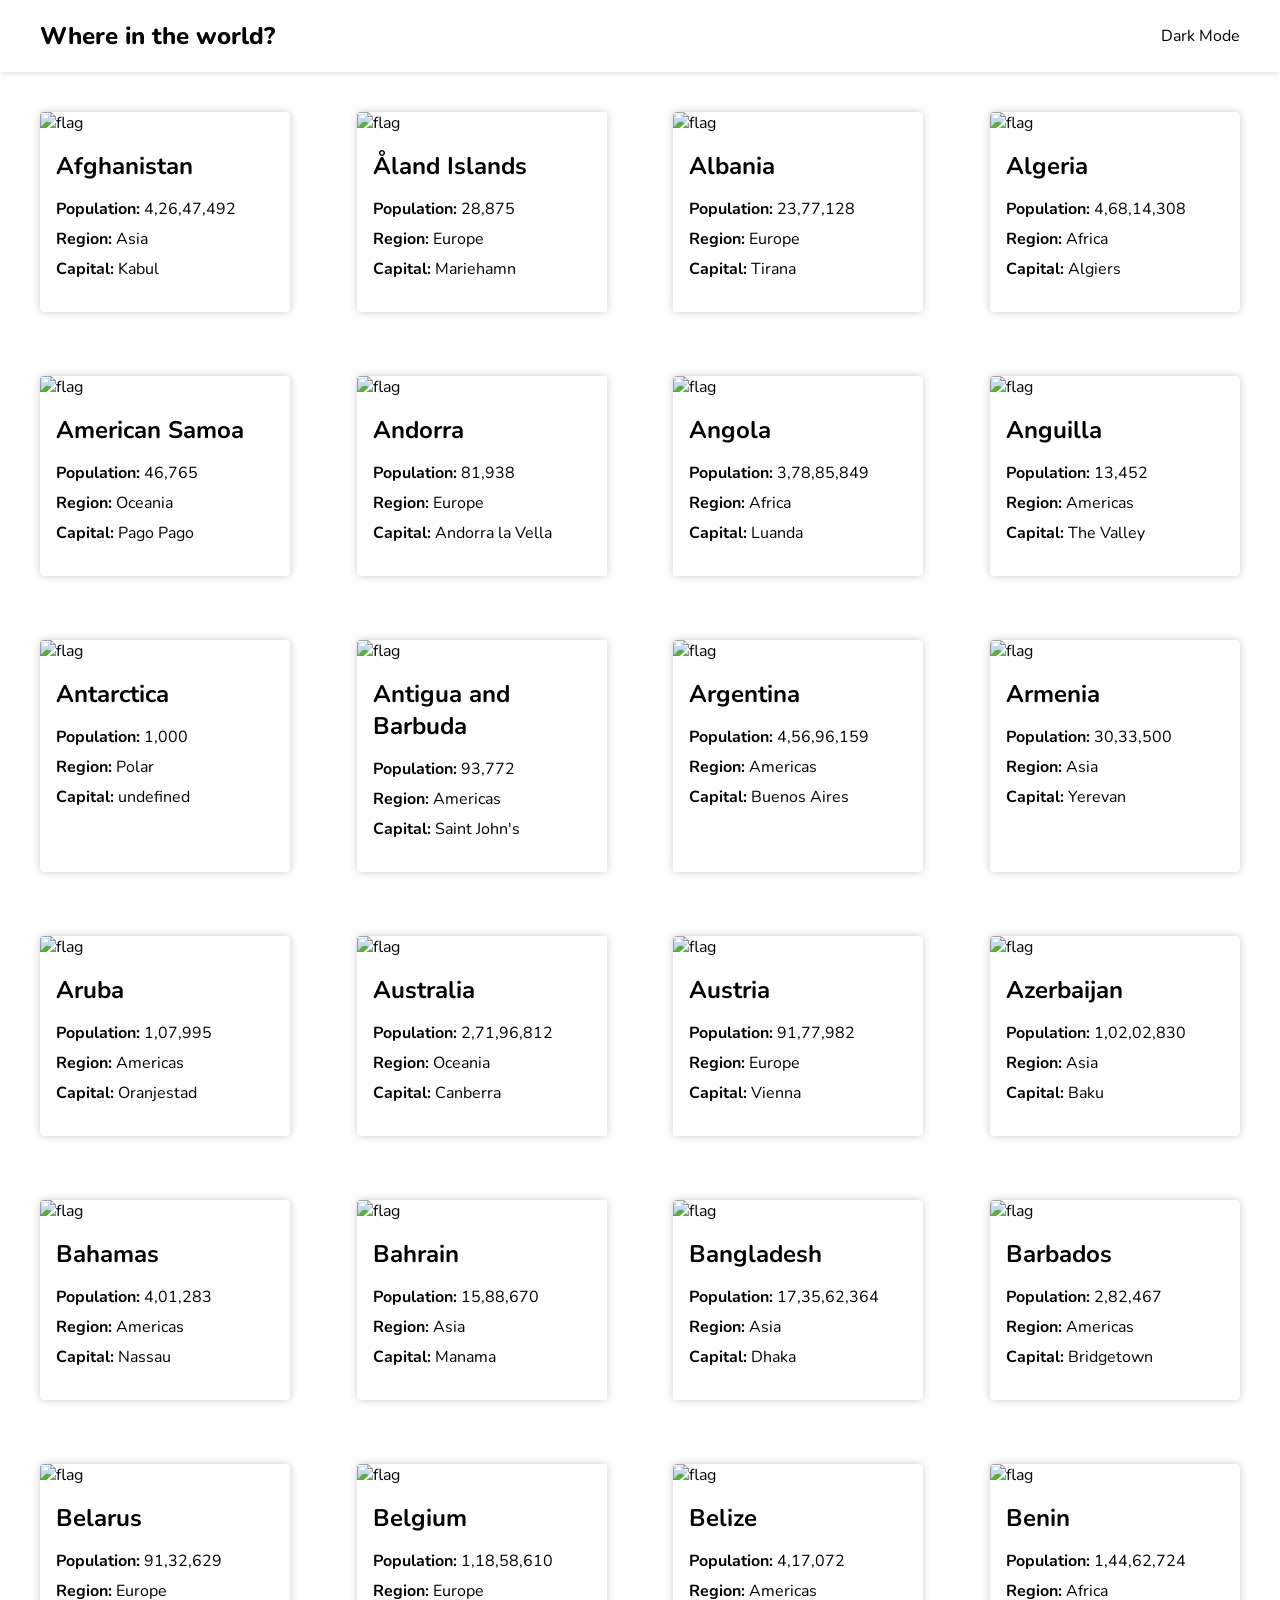
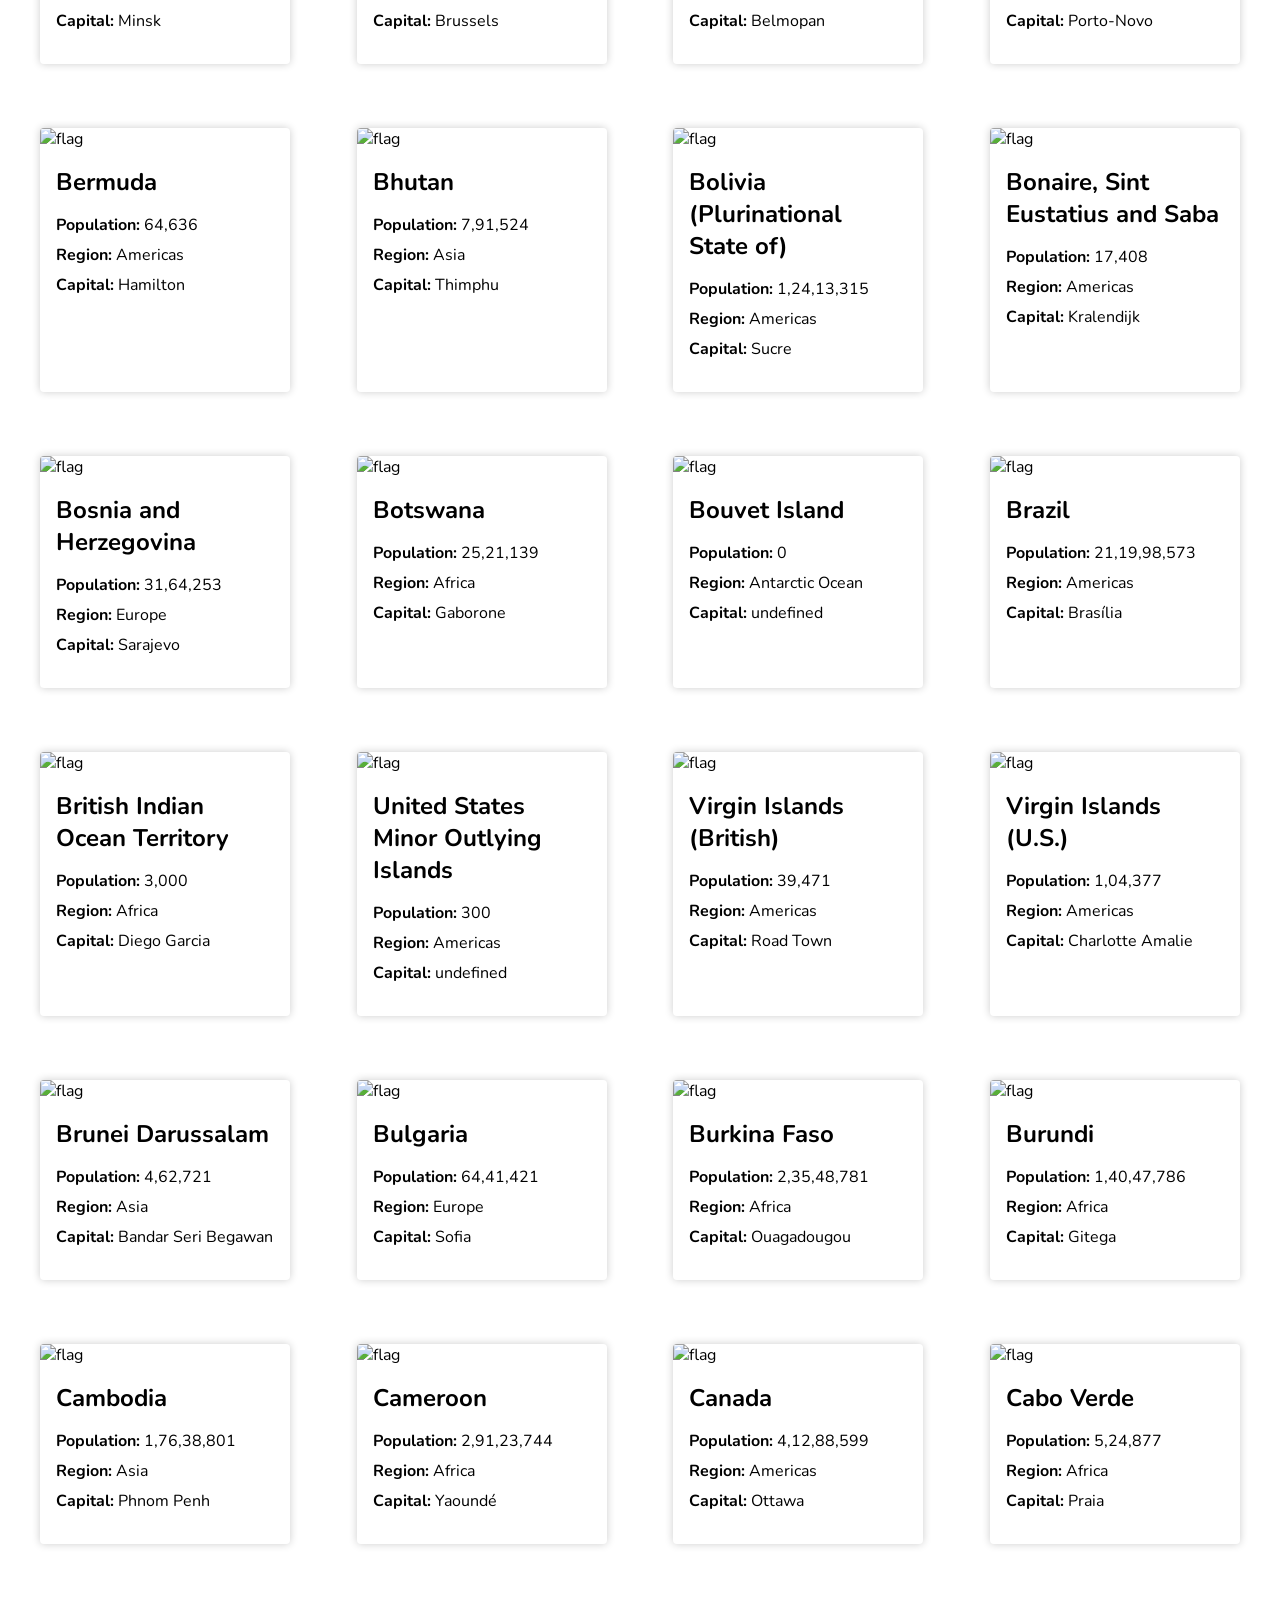
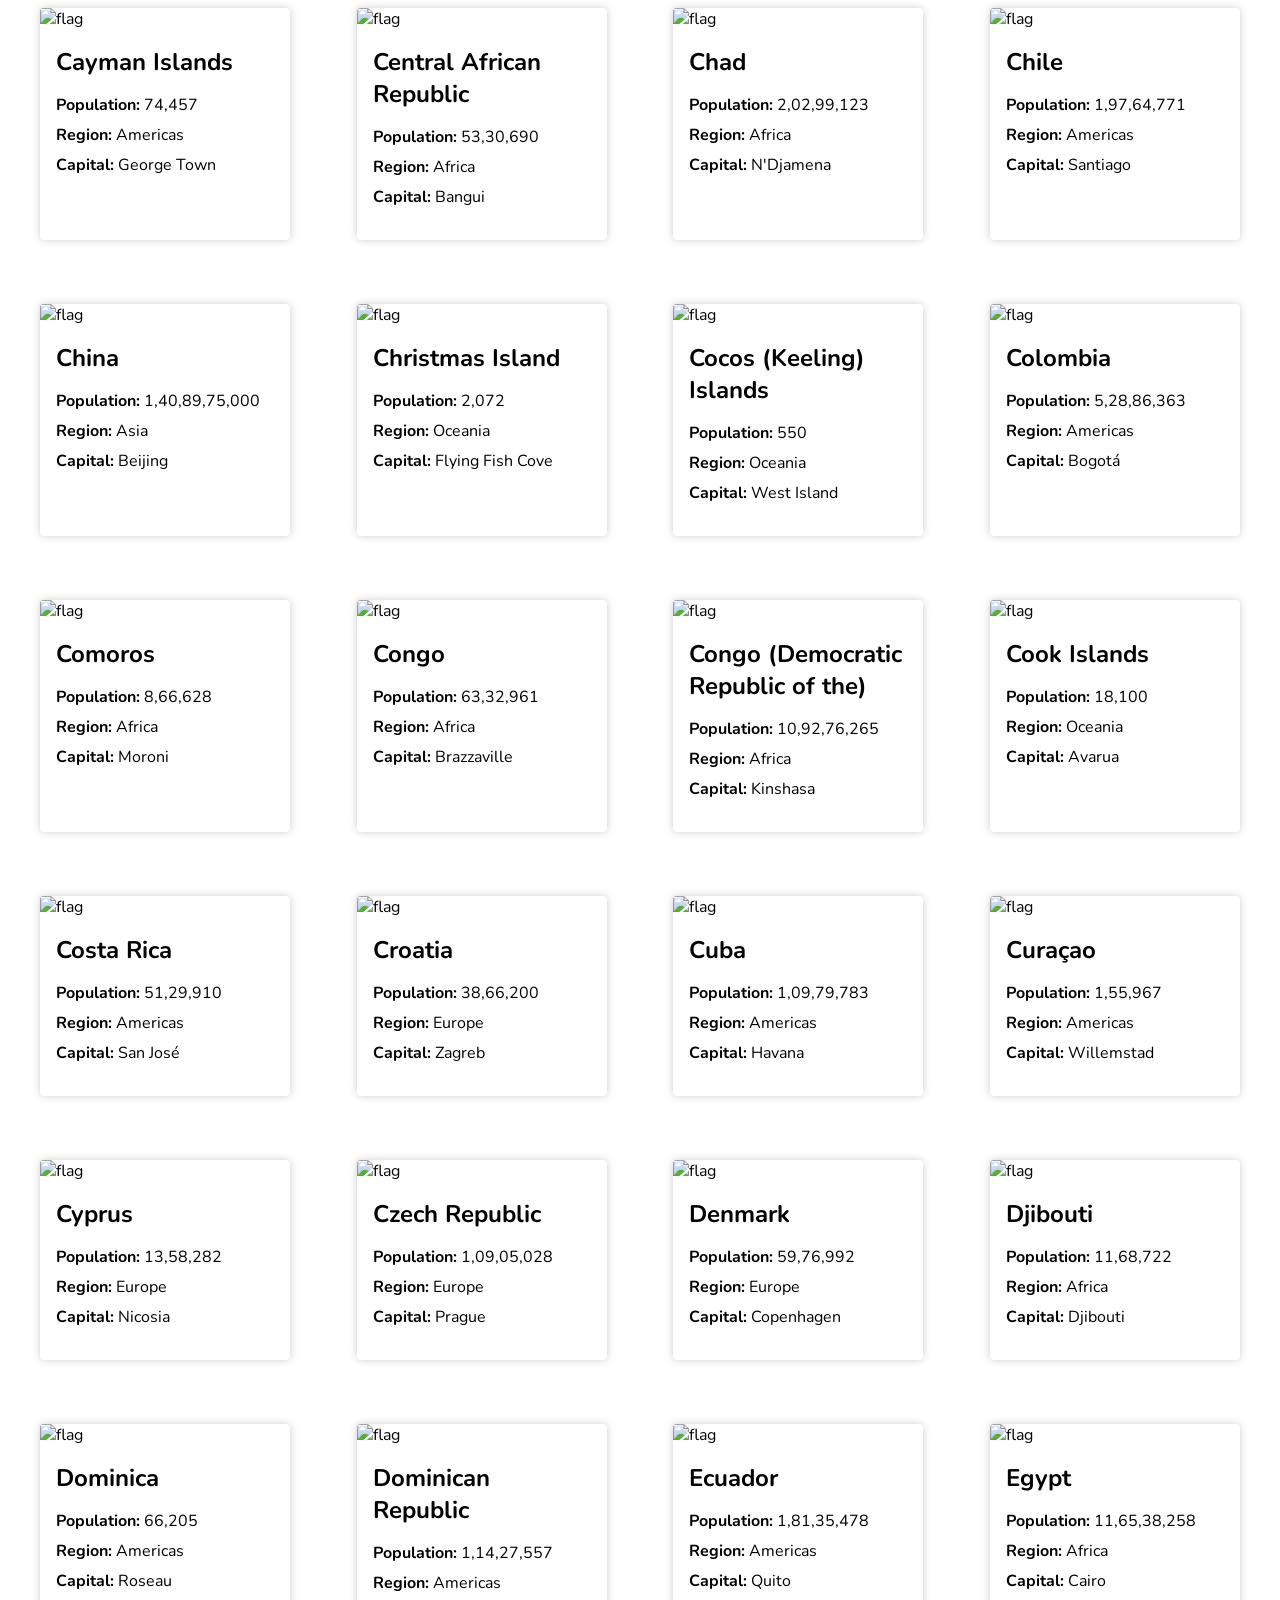
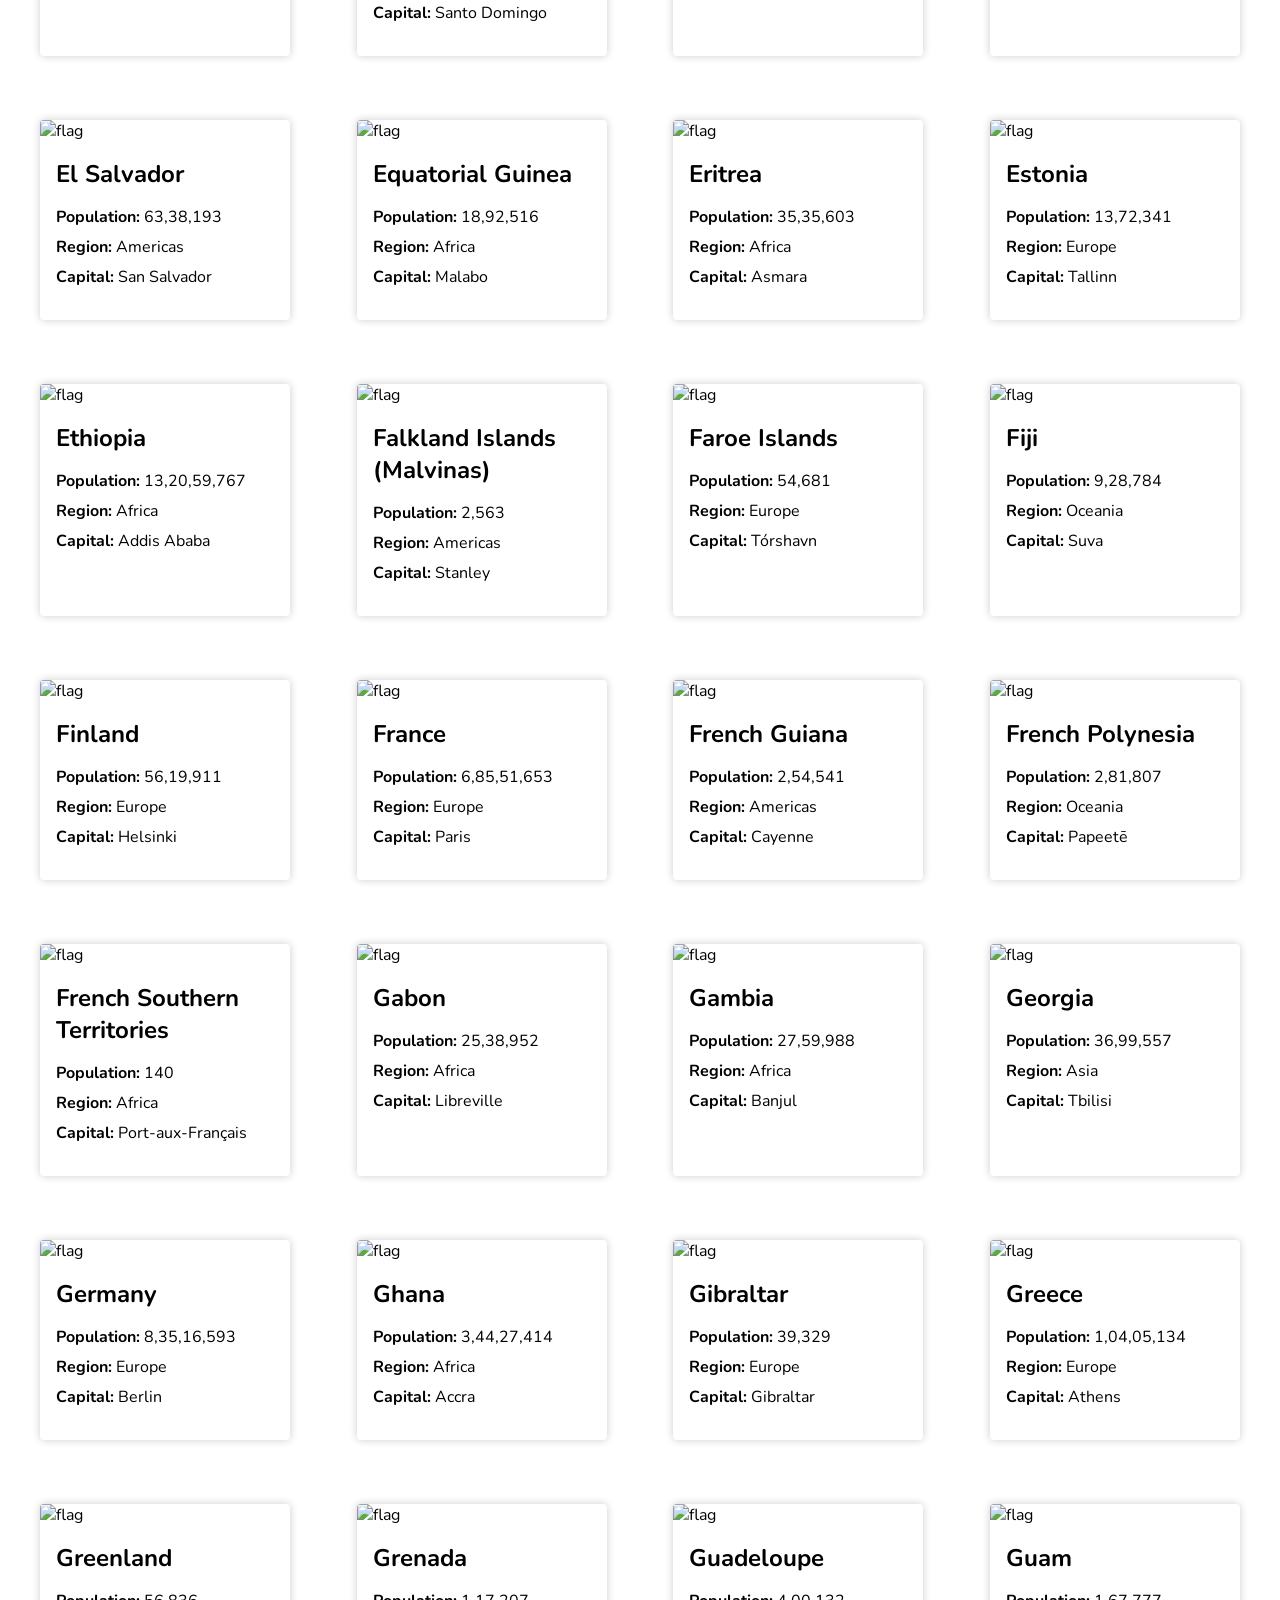
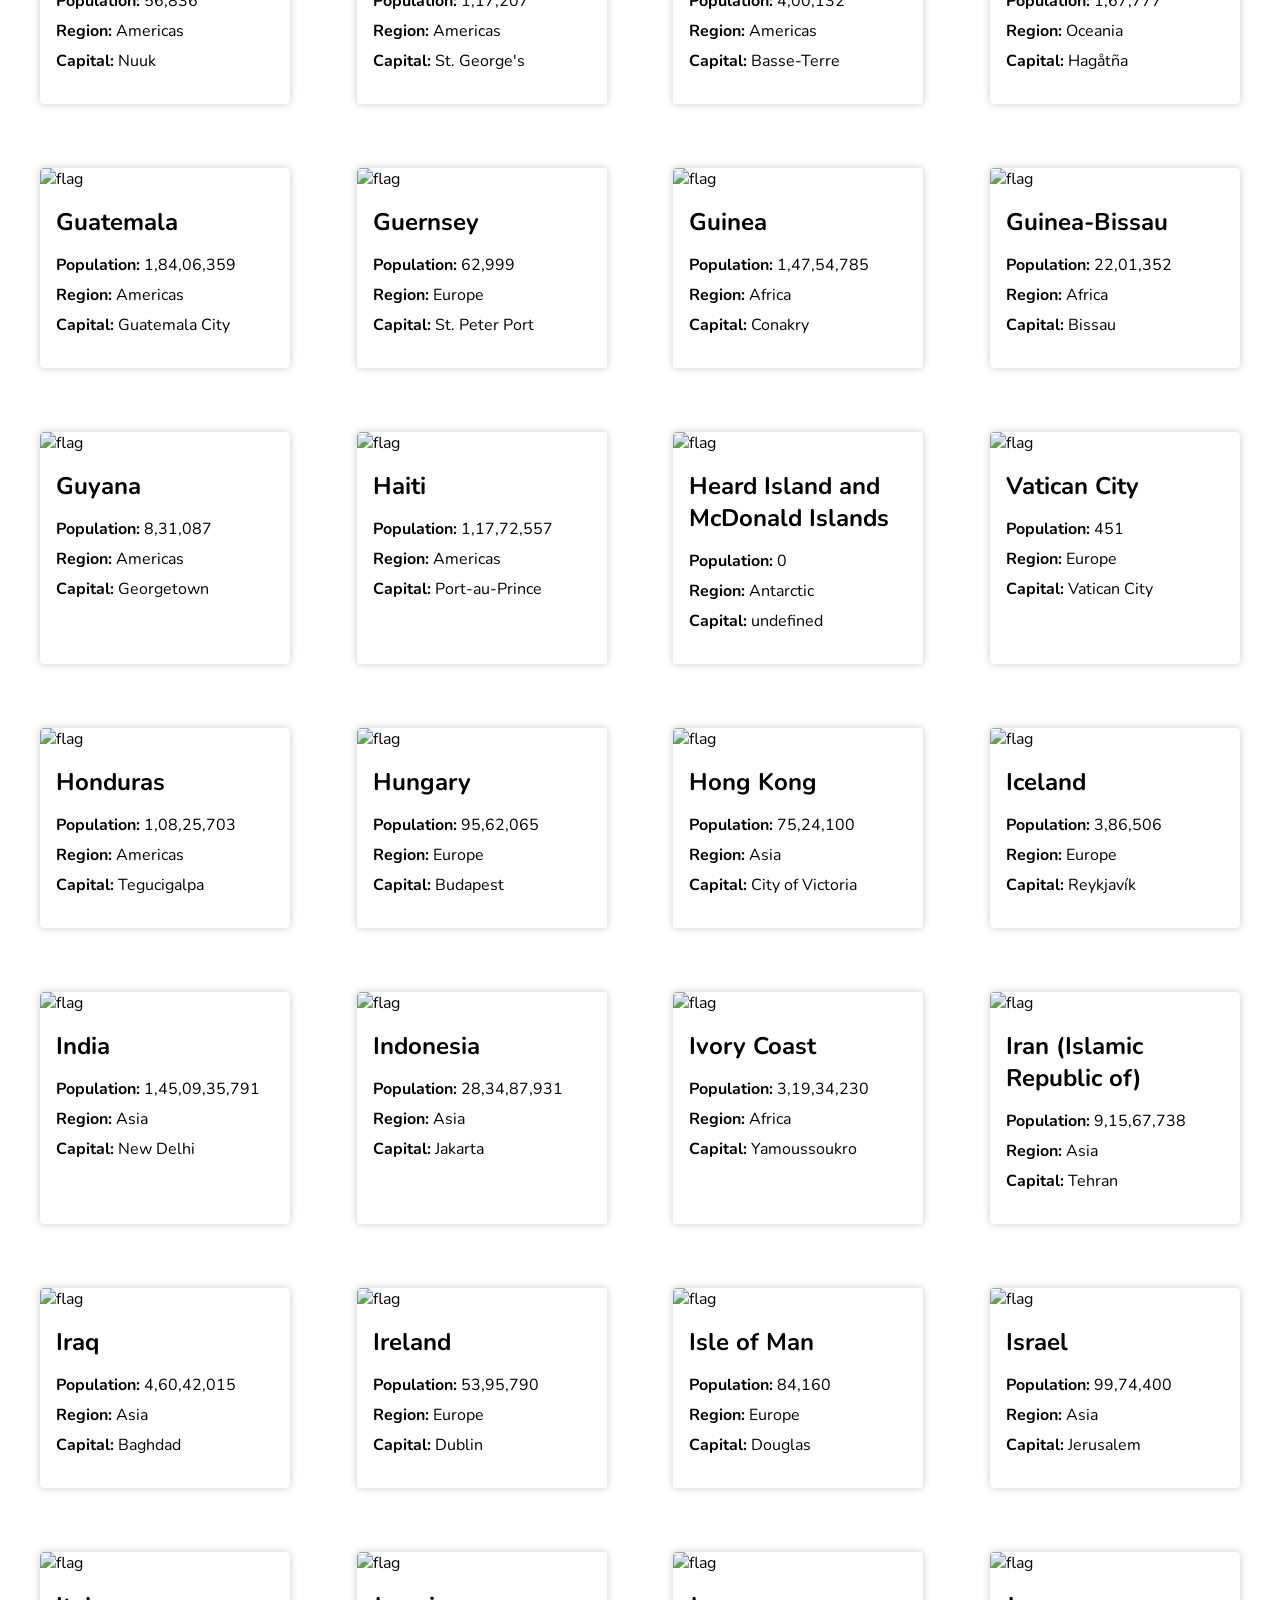
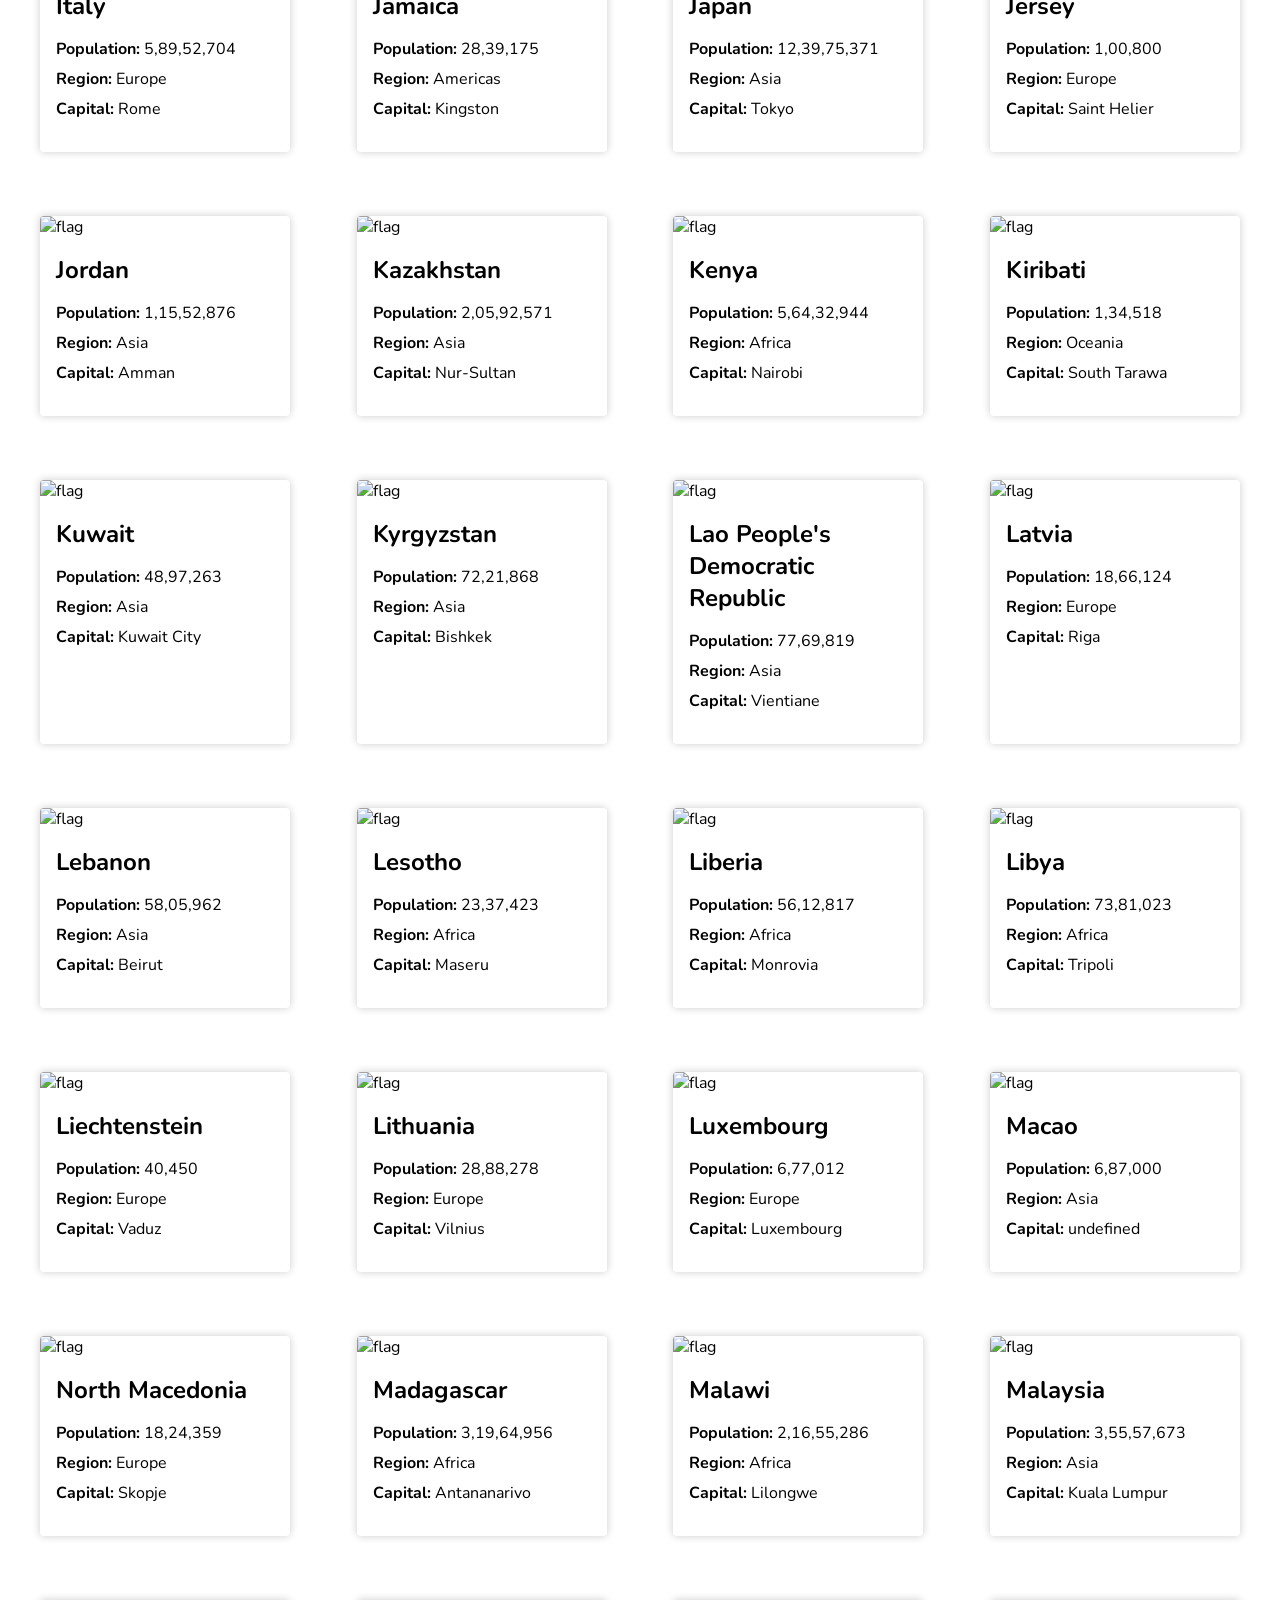
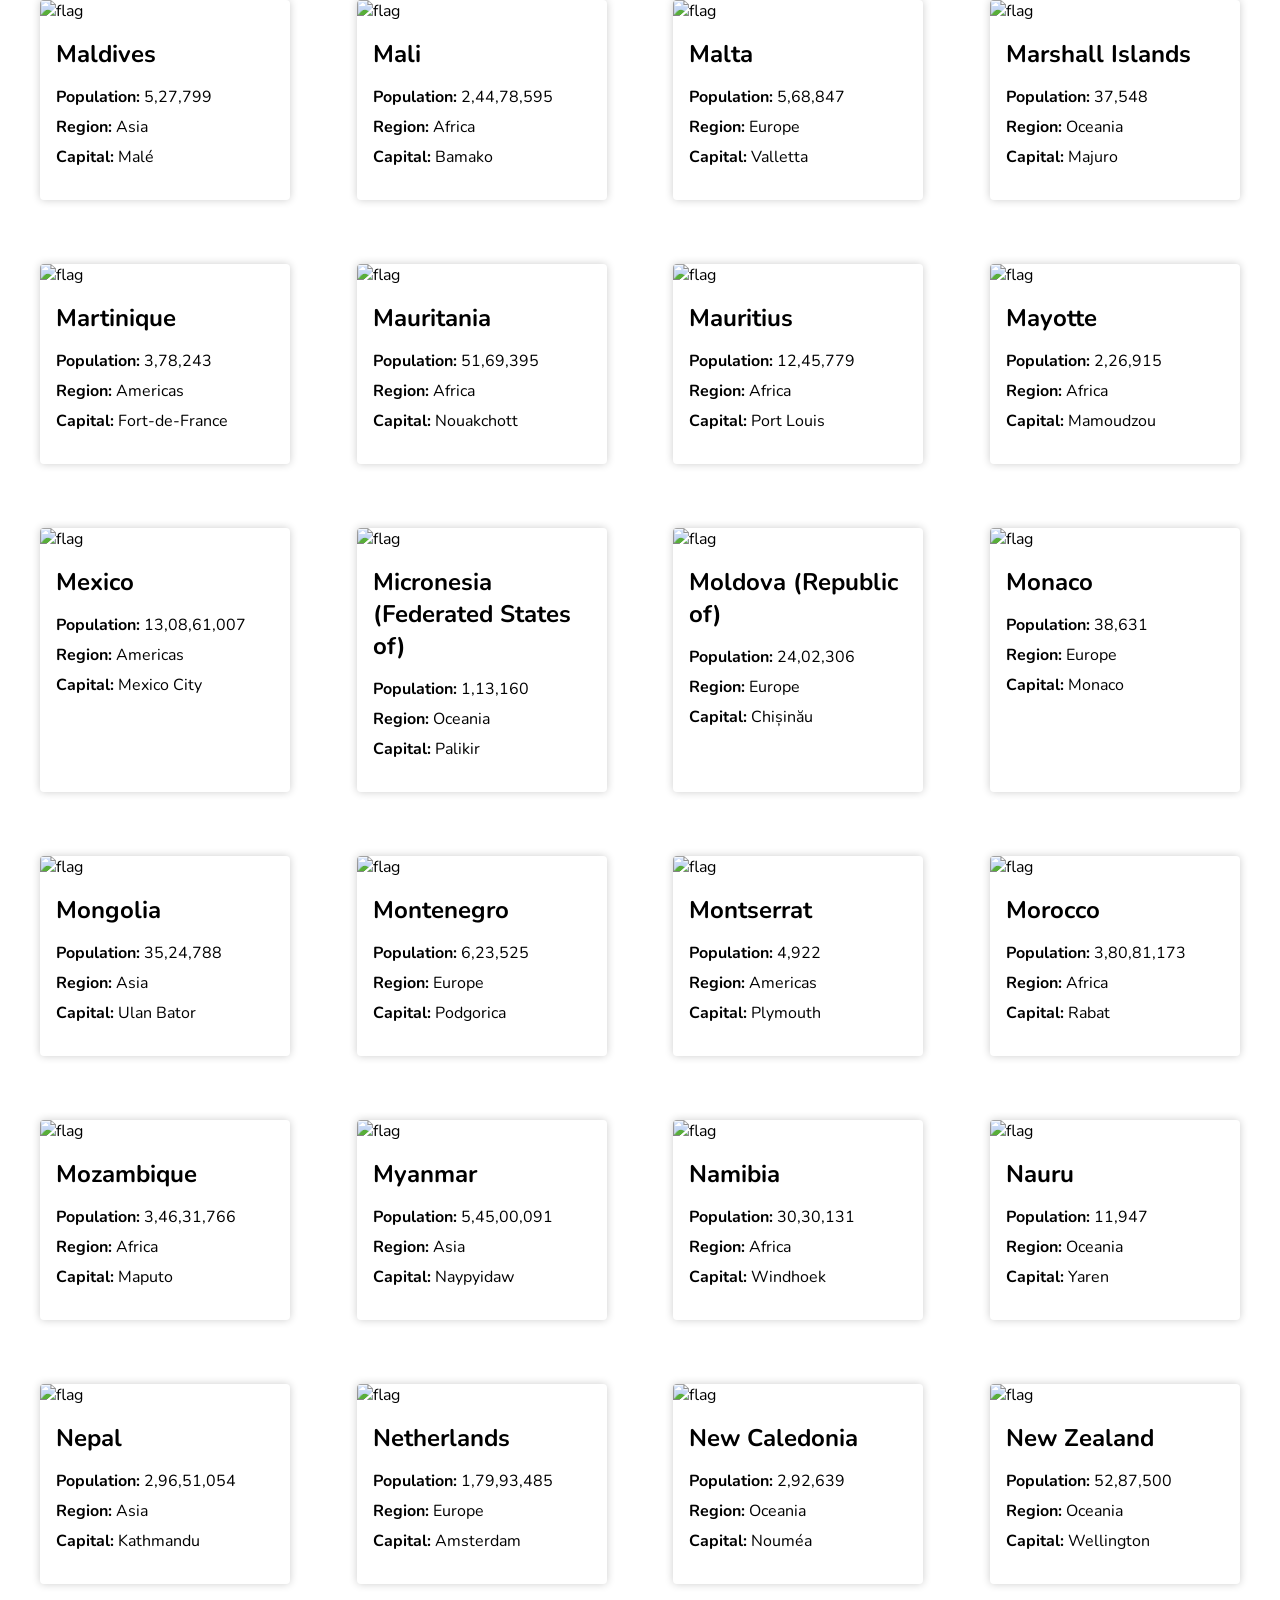
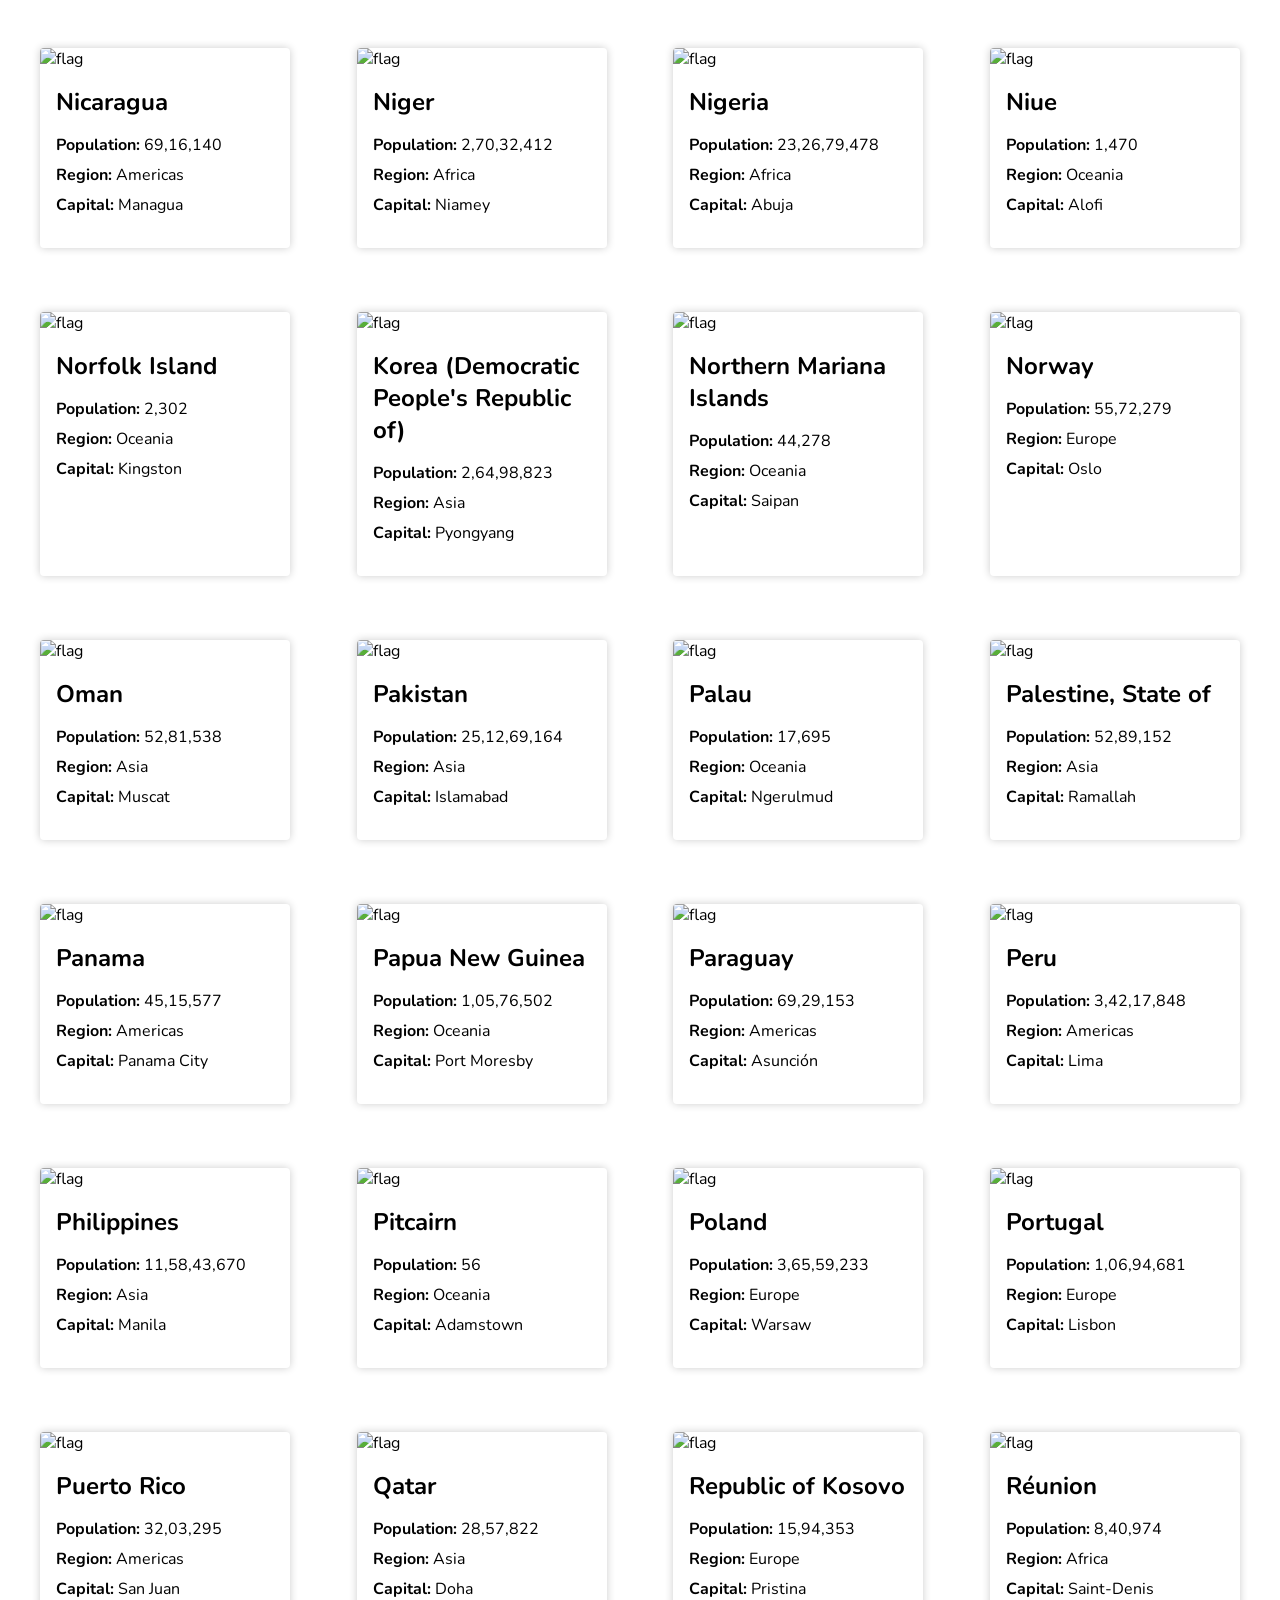
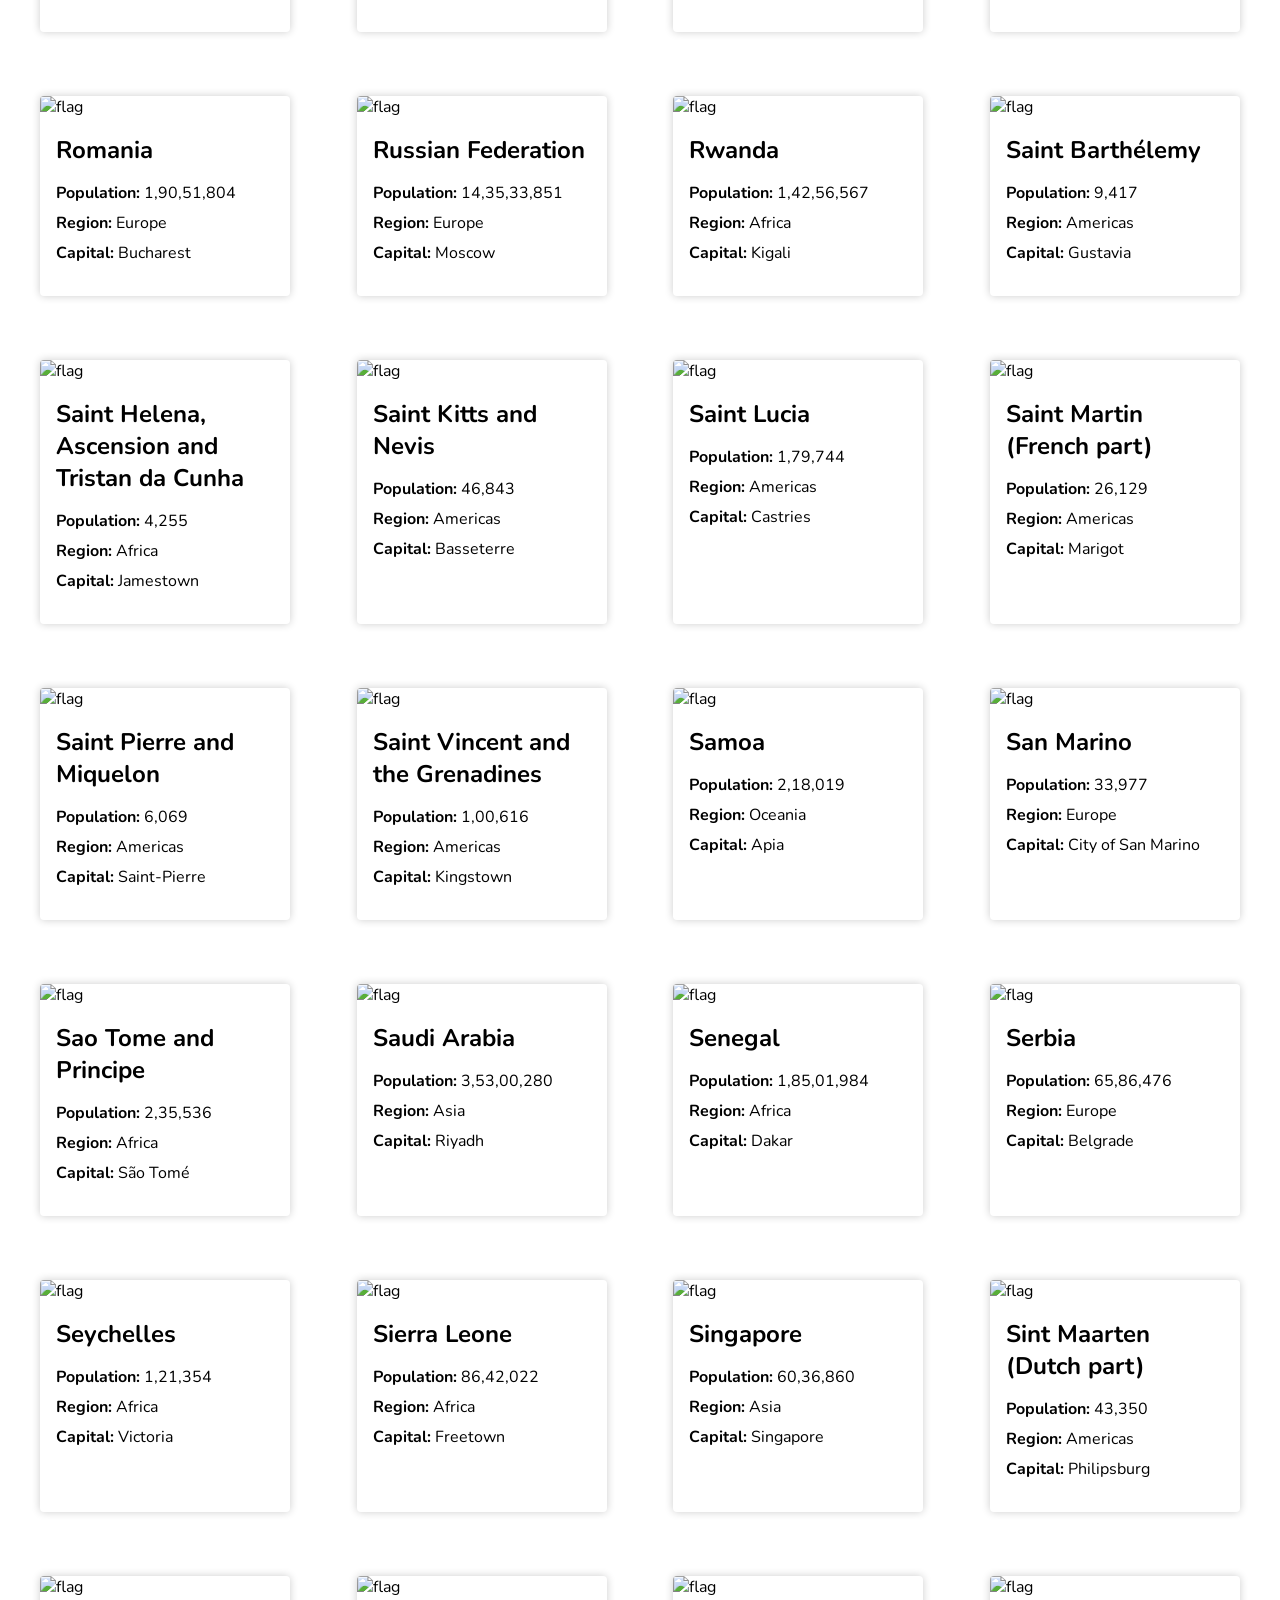
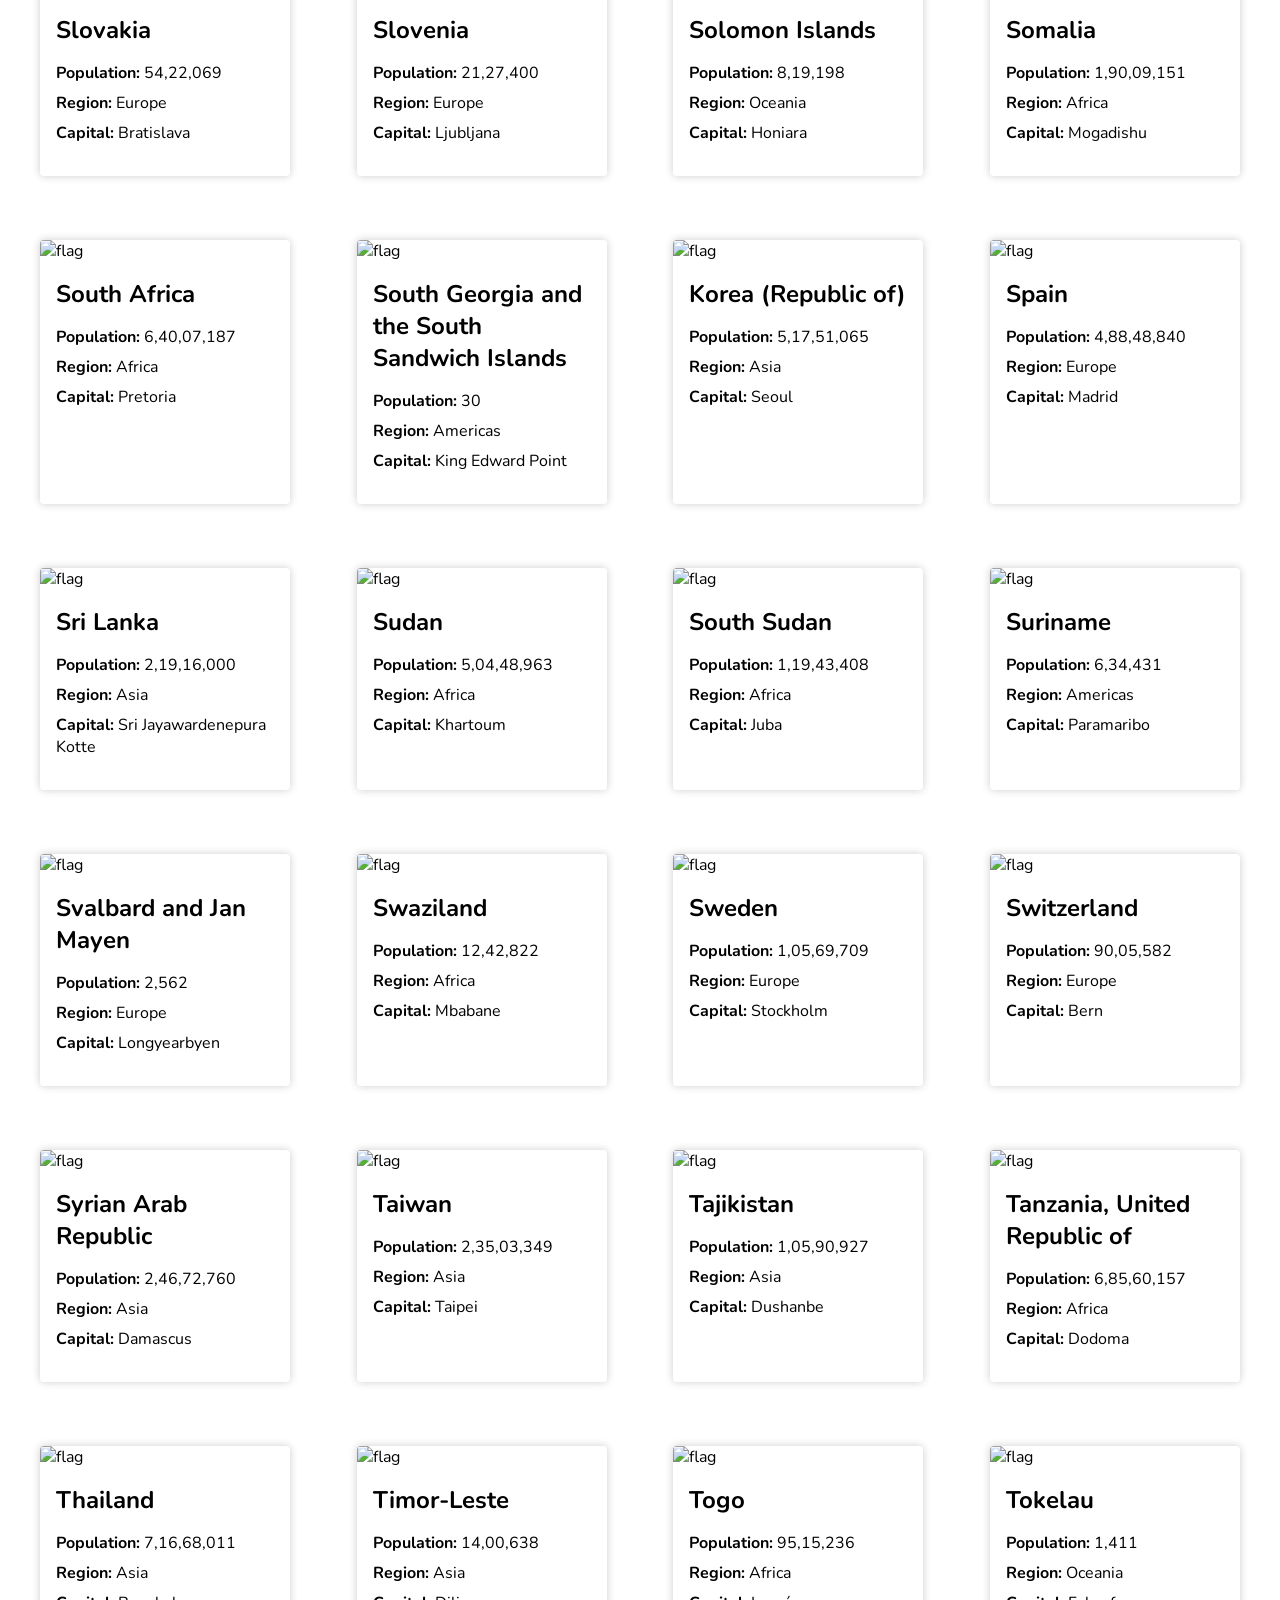
==== API_Project/index.html @ cc4d5924 "Country API/JSON project" ====
<!DOCTYPE html>
<html lang="en">
<head>
    <meta charset="UTF-8">
    <meta name="viewport" content="width=device-width, initial-scale=1.0">
    <title>Countries</title>
    <link href="https://fonts.googleapis.com/css?family=Nunito:300,regular,500,600,700,800,900" rel="stylesheet" />
    <link rel="stylesheet" href="style.css">
    <link rel="stylesheet" href="https://cdnjs.cloudflare.com/ajax/libs/font-awesome/7.0.1/css/all.min.css" integrity="sha512-2SwdPD6INVrV/lHTZbO2nodKhrnDdJK9/kg2XD1r9uGqPo1cUbujc+IYdlYdEErWNu69gVcYgdxlmVmzTWnetw==" crossorigin="anonymous" referrerpolicy="no-referrer" />
    <script src="script.js" defer></script>
</head>
<body>
    <header class="header-container">
        <div class="header-content">
            <h2 class="title">Where in the world?</h2>
            <p><i class="fa-regular fa-moon"></i>&nbsp;&nbsp;Dark Mode</p>
        </div>
    </header>

    <main>
        <div class="countries-container">
        </div>
    </main>
</body>
</html>
---- API_Project/style.css ----
*{
    box-sizing: border-box;
}

body{
    margin: 0;
    font-family: Nunito, sans-serif;
}

main{
    padding: 24px;
}

a{
    text-decoration-line: none;
    color: inherit;
}

.header-container{
    box-shadow: 0 2px 4px 0px rgba(0,0,0,0.1);
    padding-inline: 24px;
}

.header-content{
    display: flex;
    align-items: center;
    justify-content: space-between;
    max-width: 1200px;
    margin-inline: auto;
}

.title{
    font-weight: 800;
}

.countries-container{
    max-width: 1200px;
    margin-inline: auto;
    margin-top: 16px;
    display: flex;
    gap: 64px;
    flex-wrap: wrap;
    justify-content: space-between;
}

.country-card{
    display: inline-block;
    width: 250px;
    border-radius: 4px;
    box-shadow: 0 0 8px 0px rgba(0,0,0,0.2);
    overflow: hidden;
    padding-bottom: 24px;
    transition: all 0.2s ease-in-out;
}

.country-card:hover{
    transform: scale(1.02);
    box-shadow: 0 0 16px 0px rgba(0,0,0,0.2);
}

.country-card img{
    width: 100%;
}

.card-text{
    padding-inline: 16px;
}

.card-text p{
    margin-block: 8px;
}

.card-title{
    font-size: 24px;
    margin-block: 16px;
}
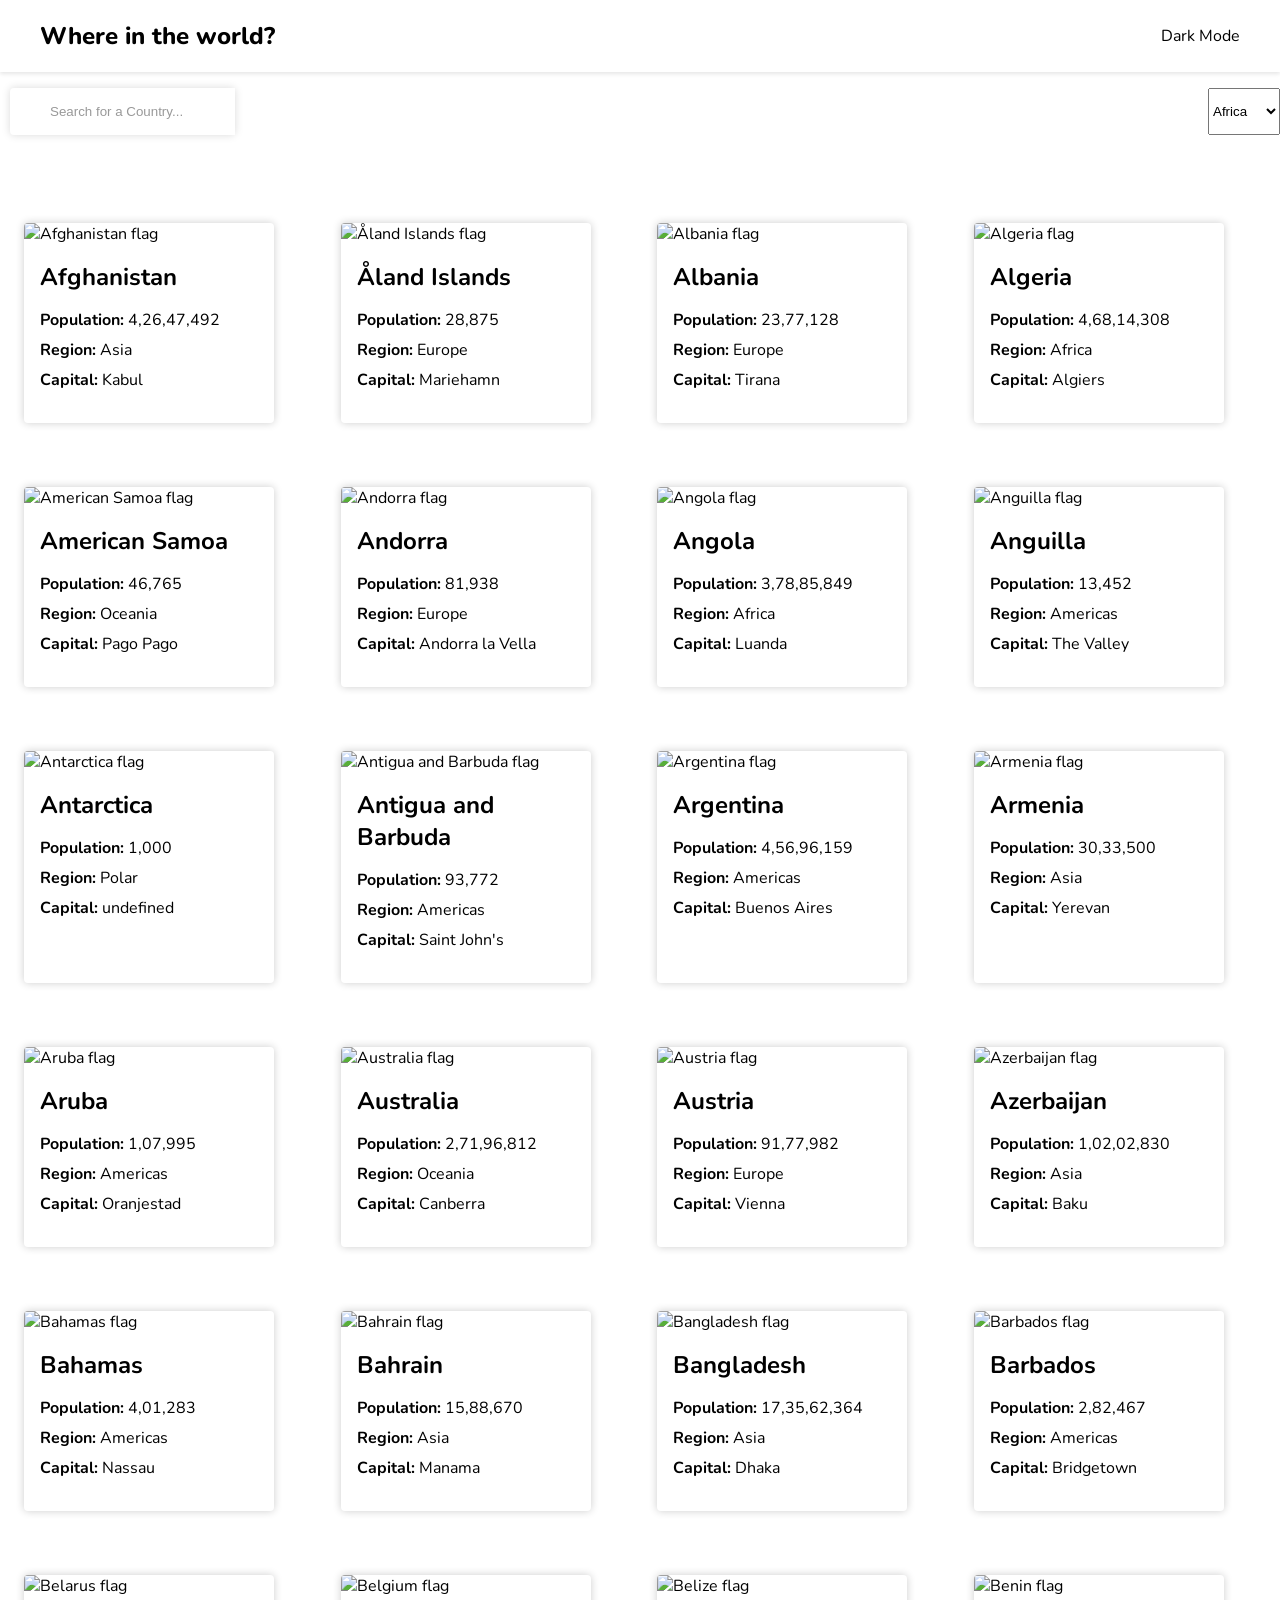
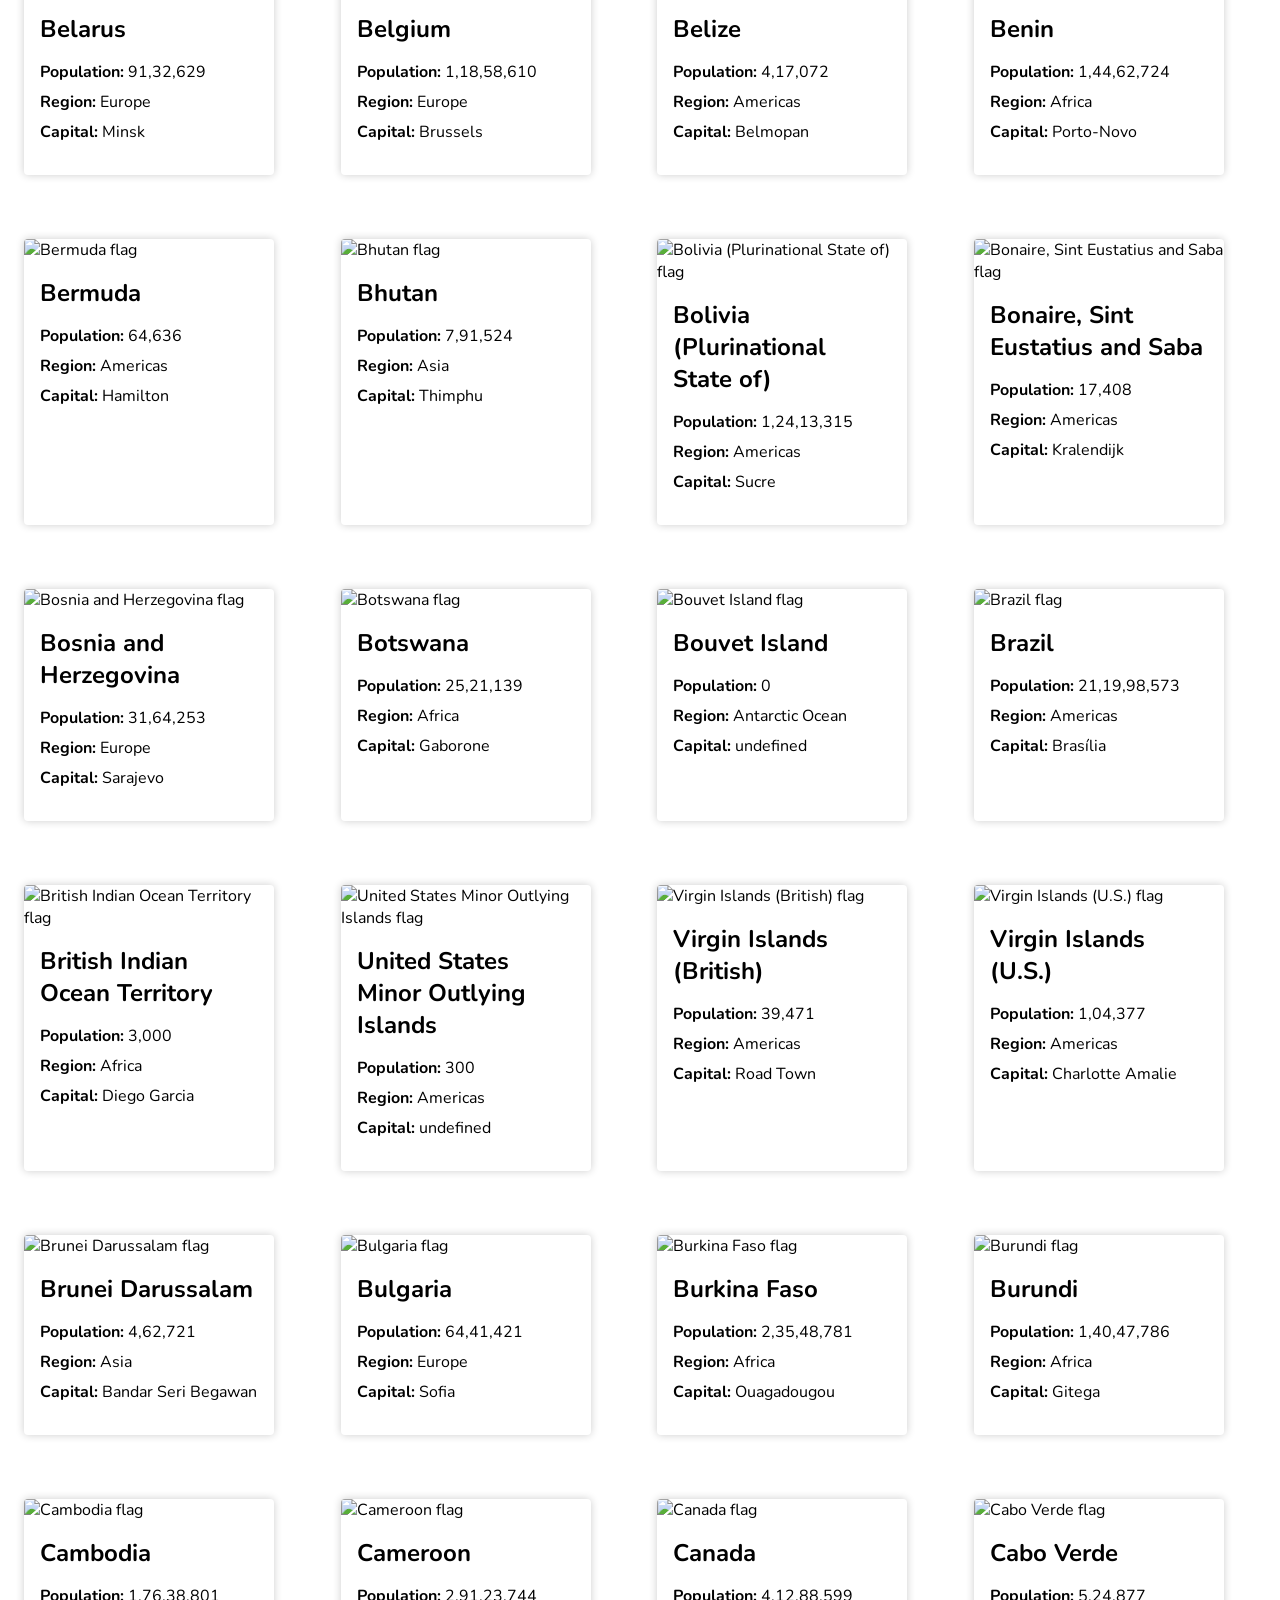
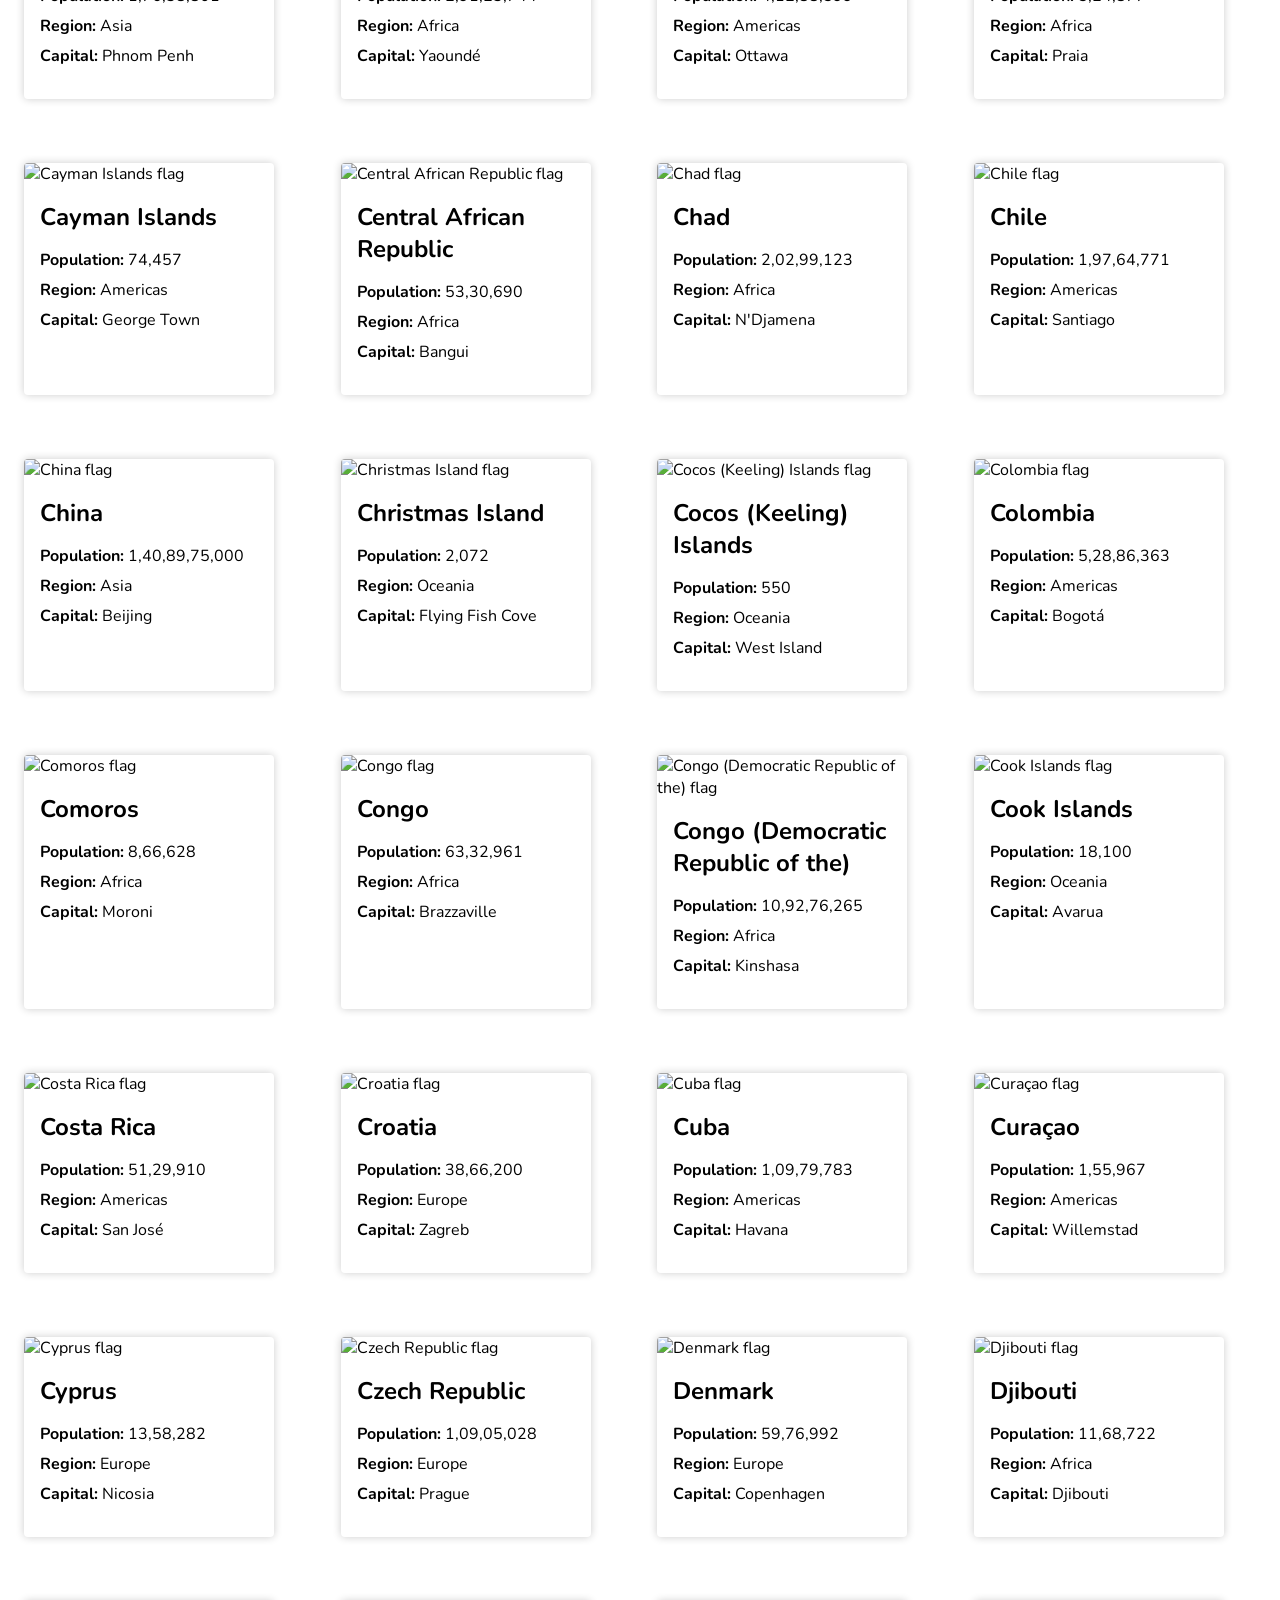
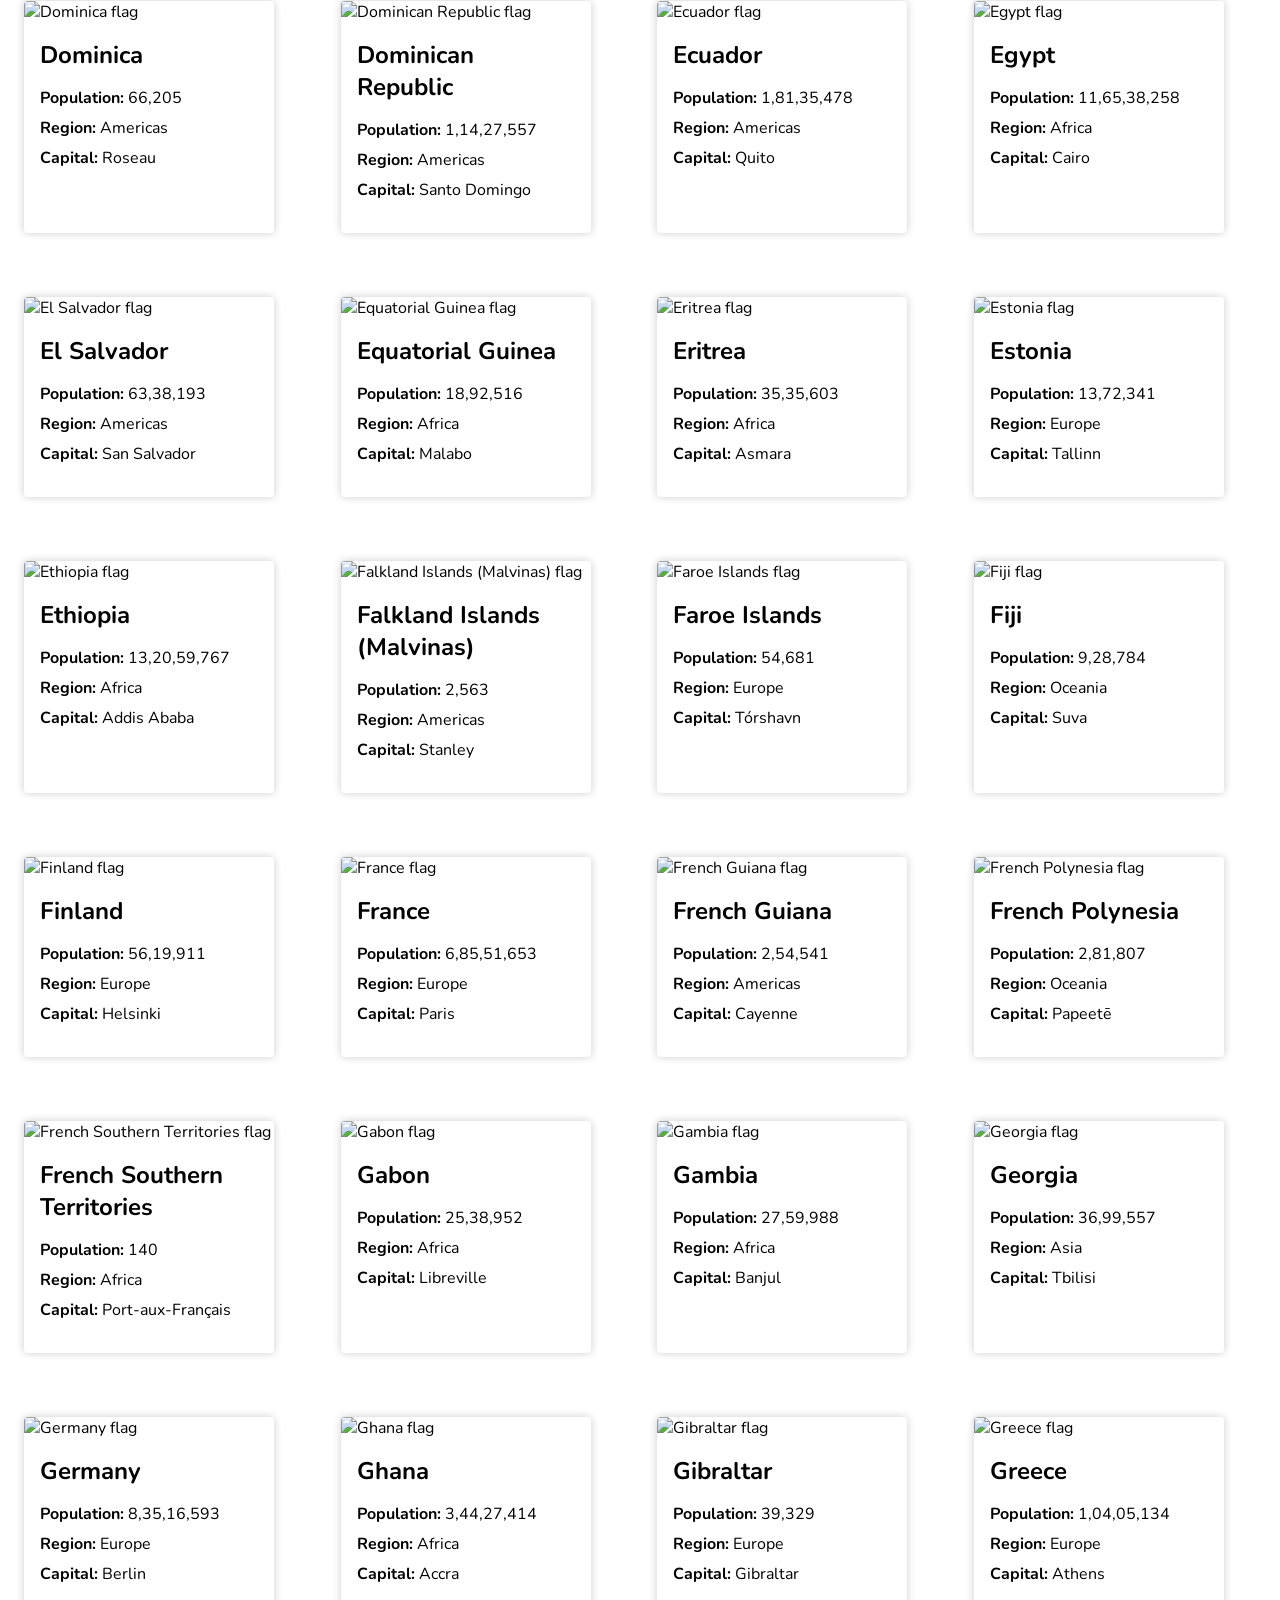
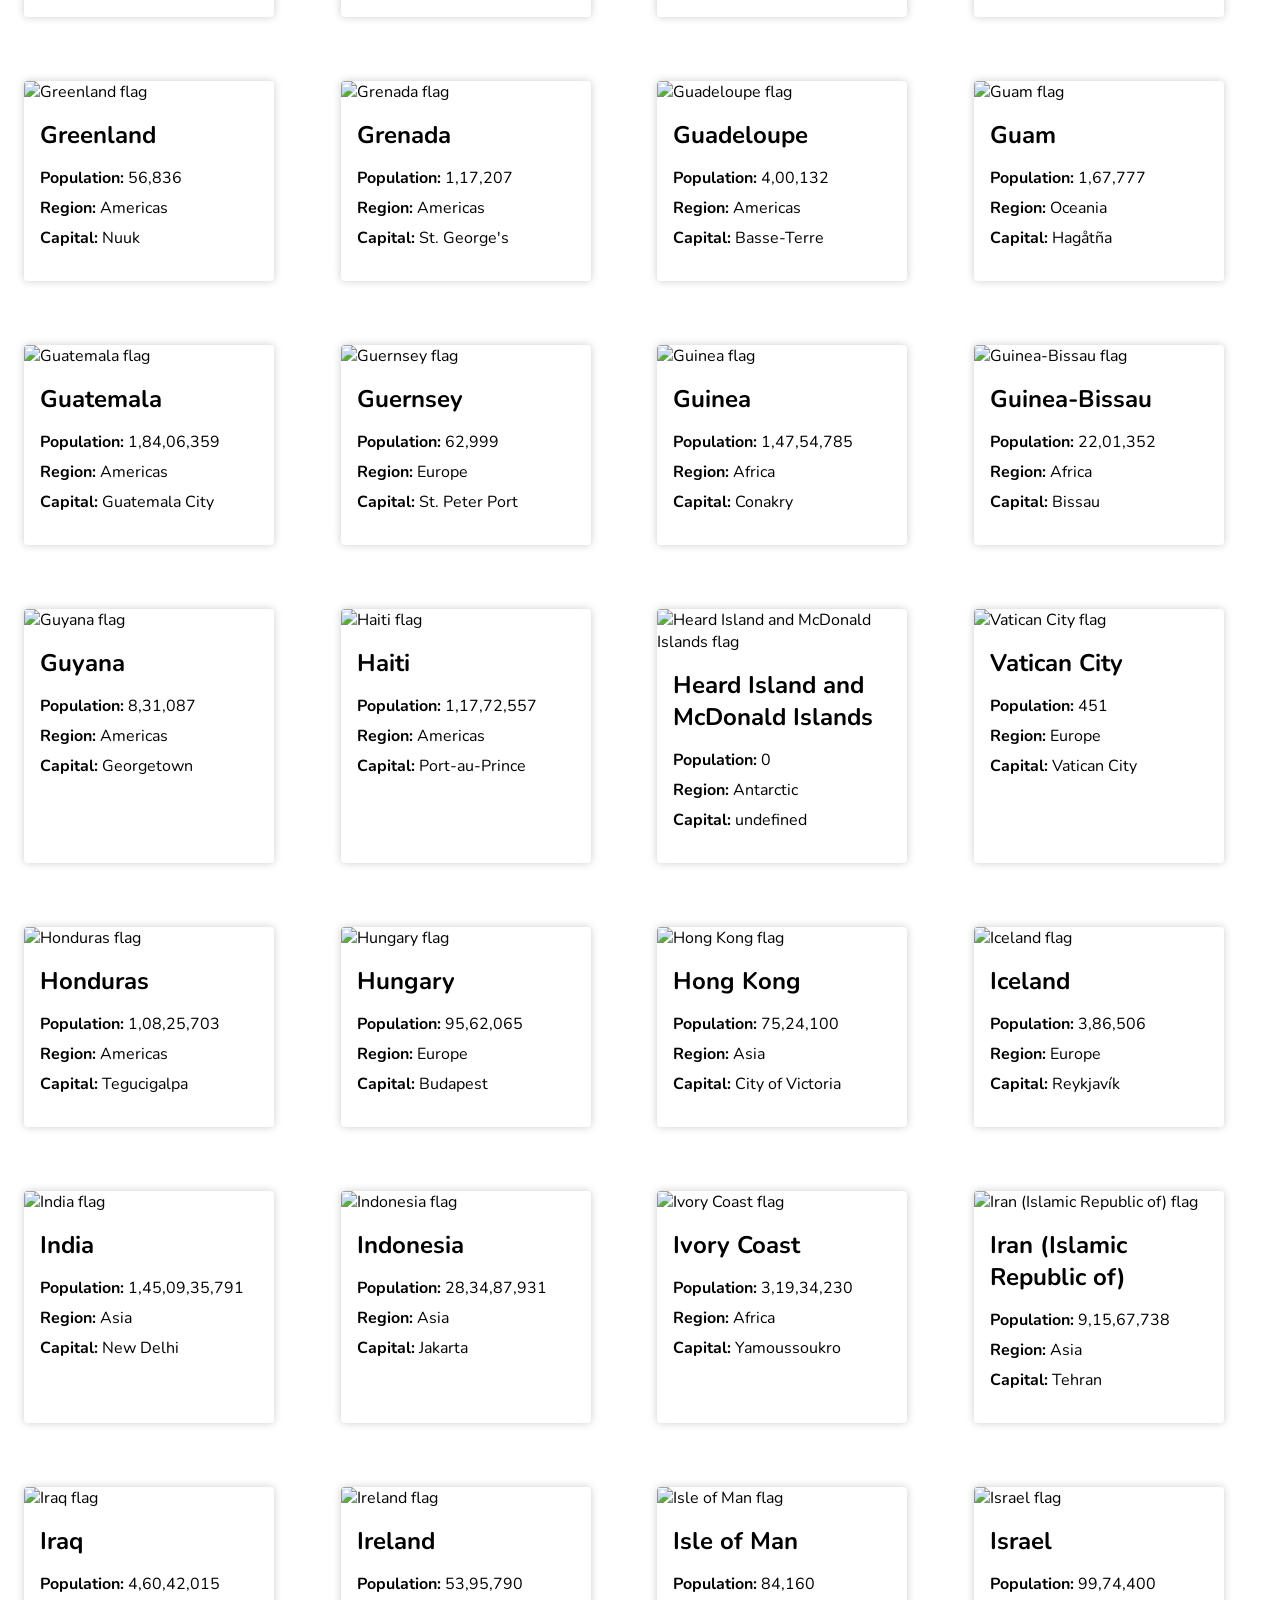
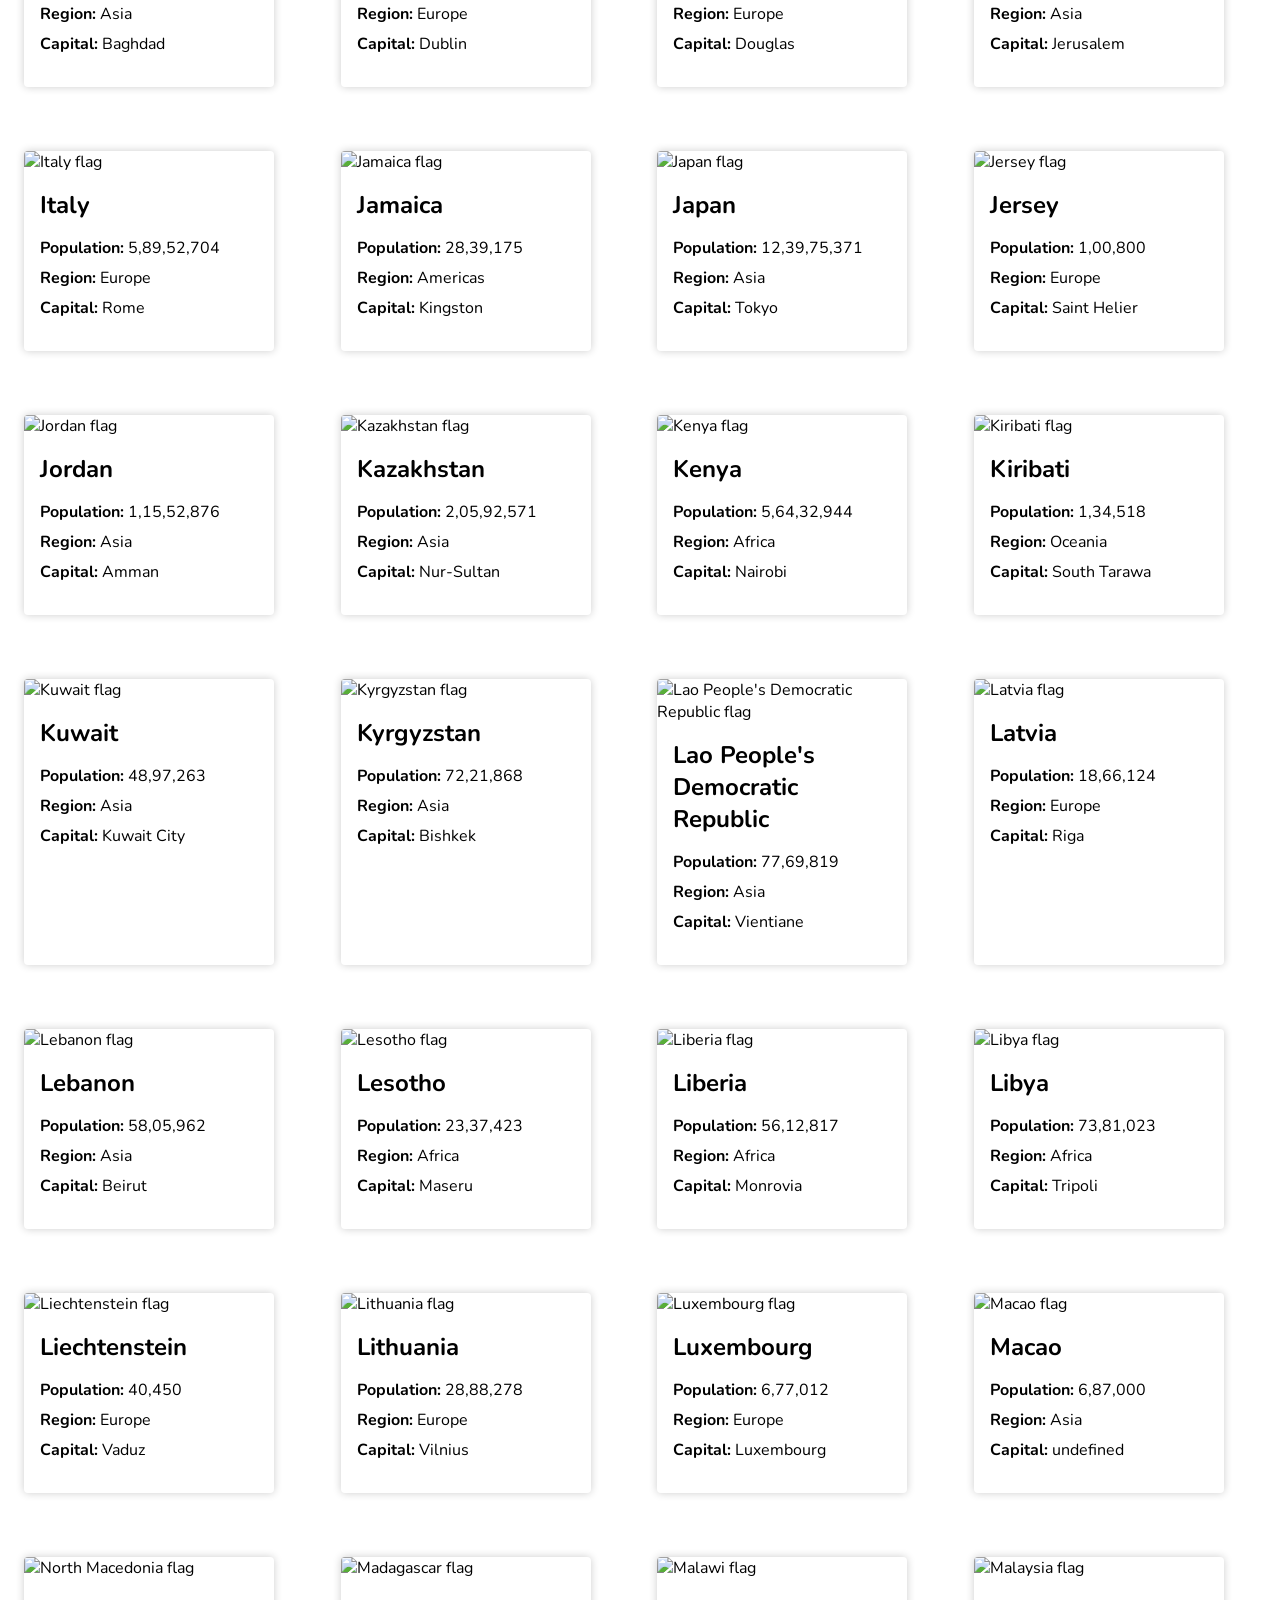
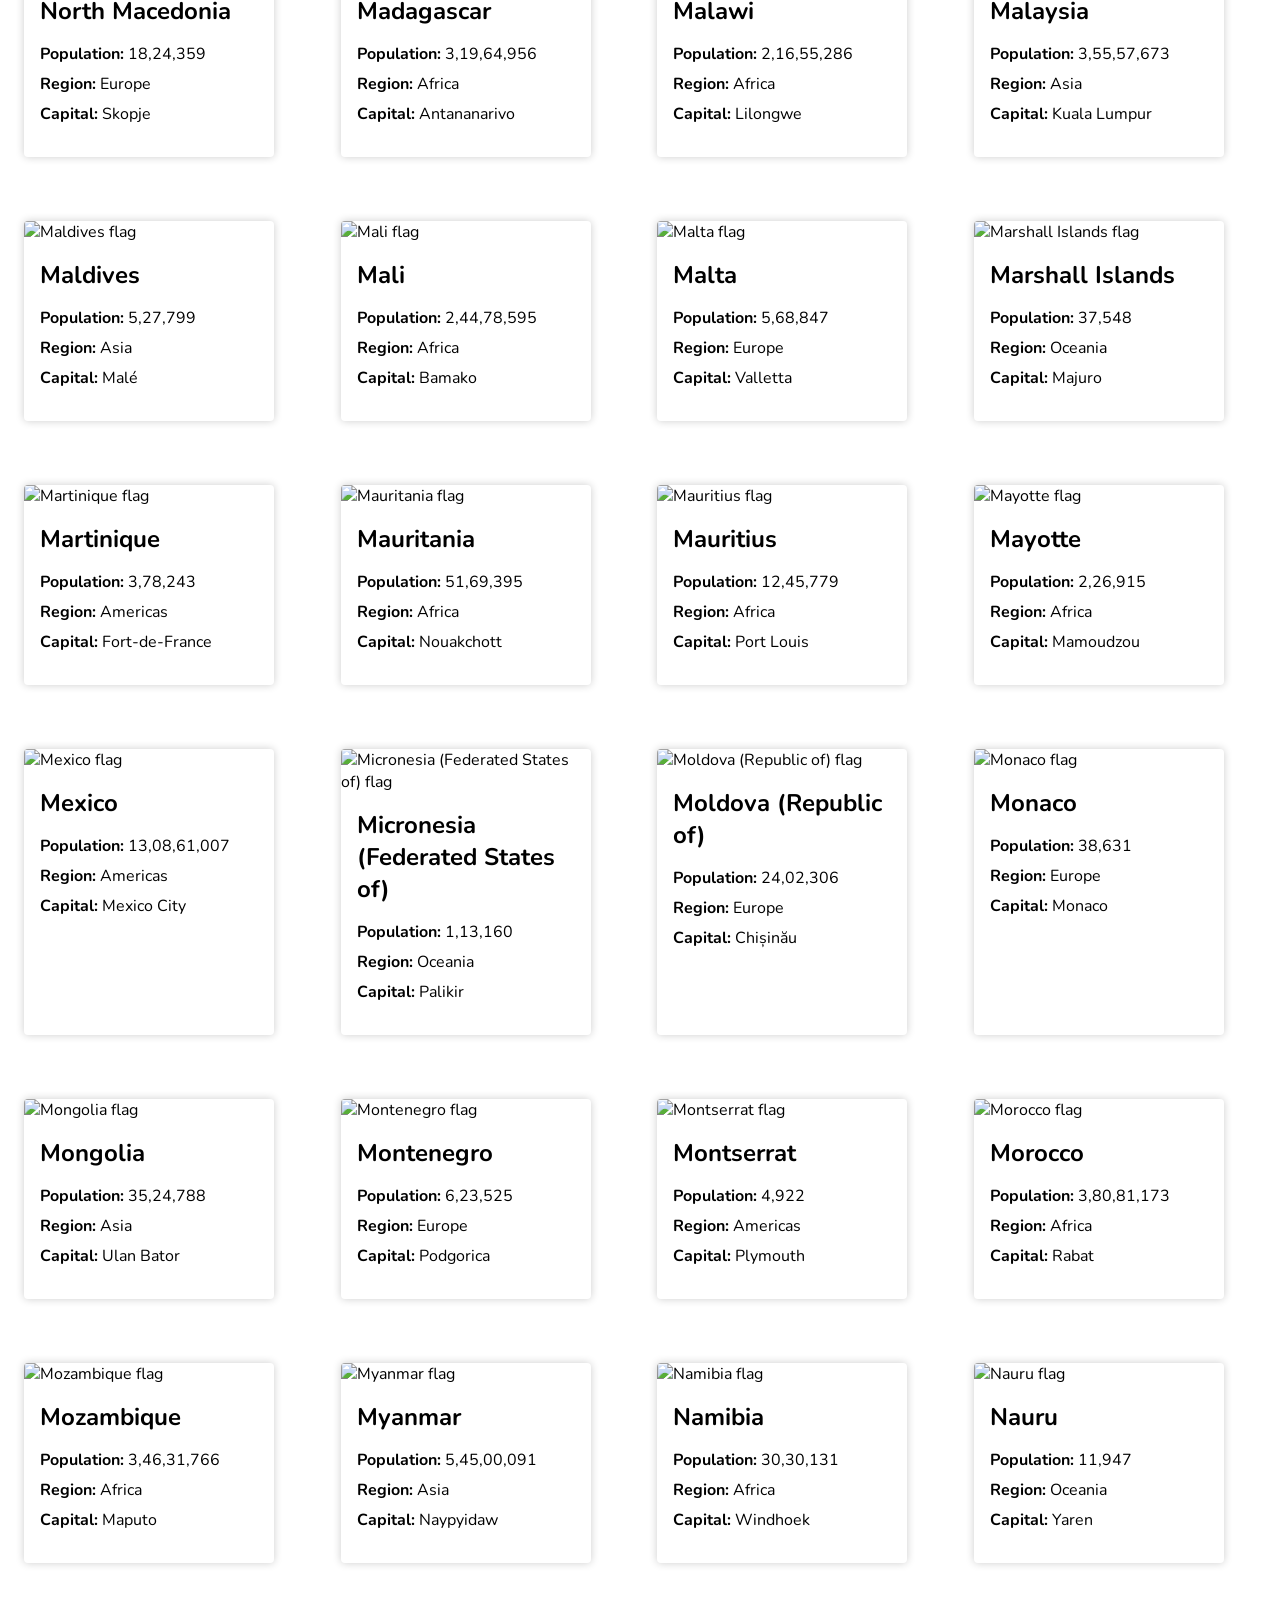
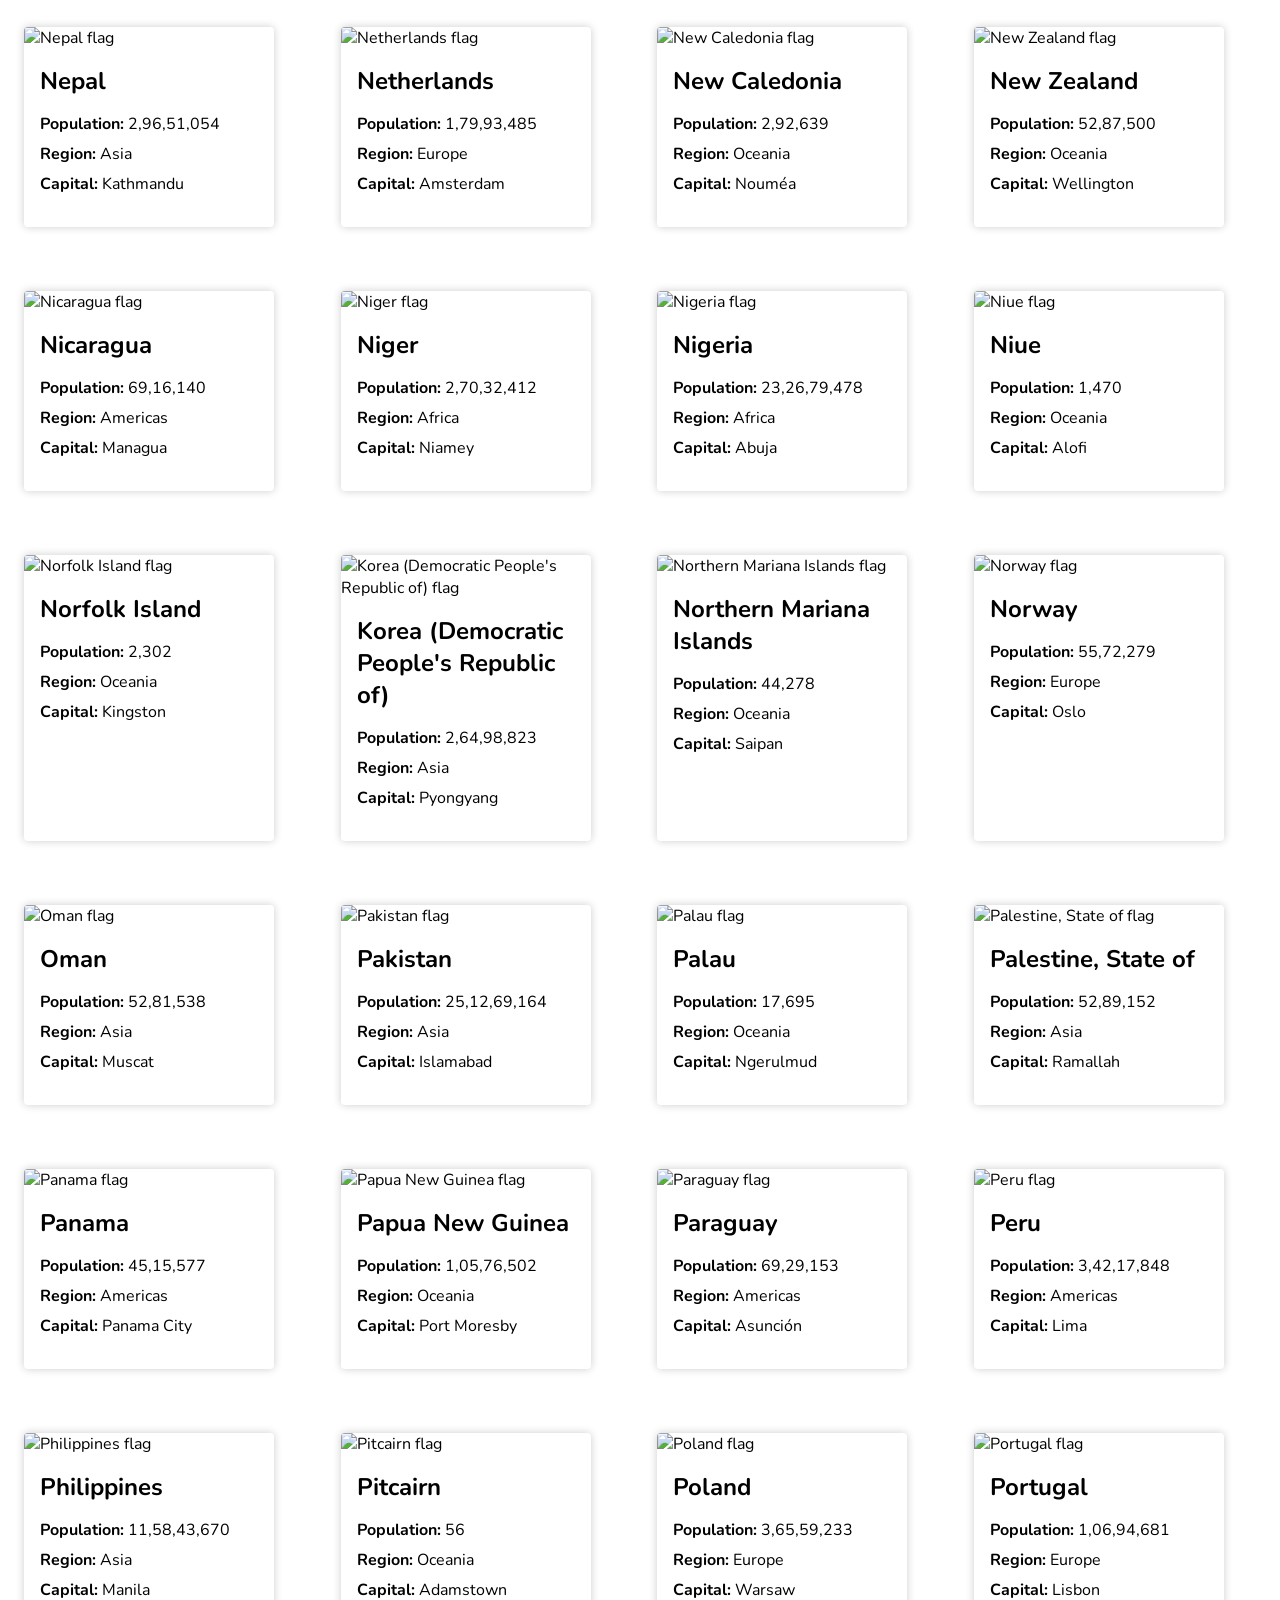
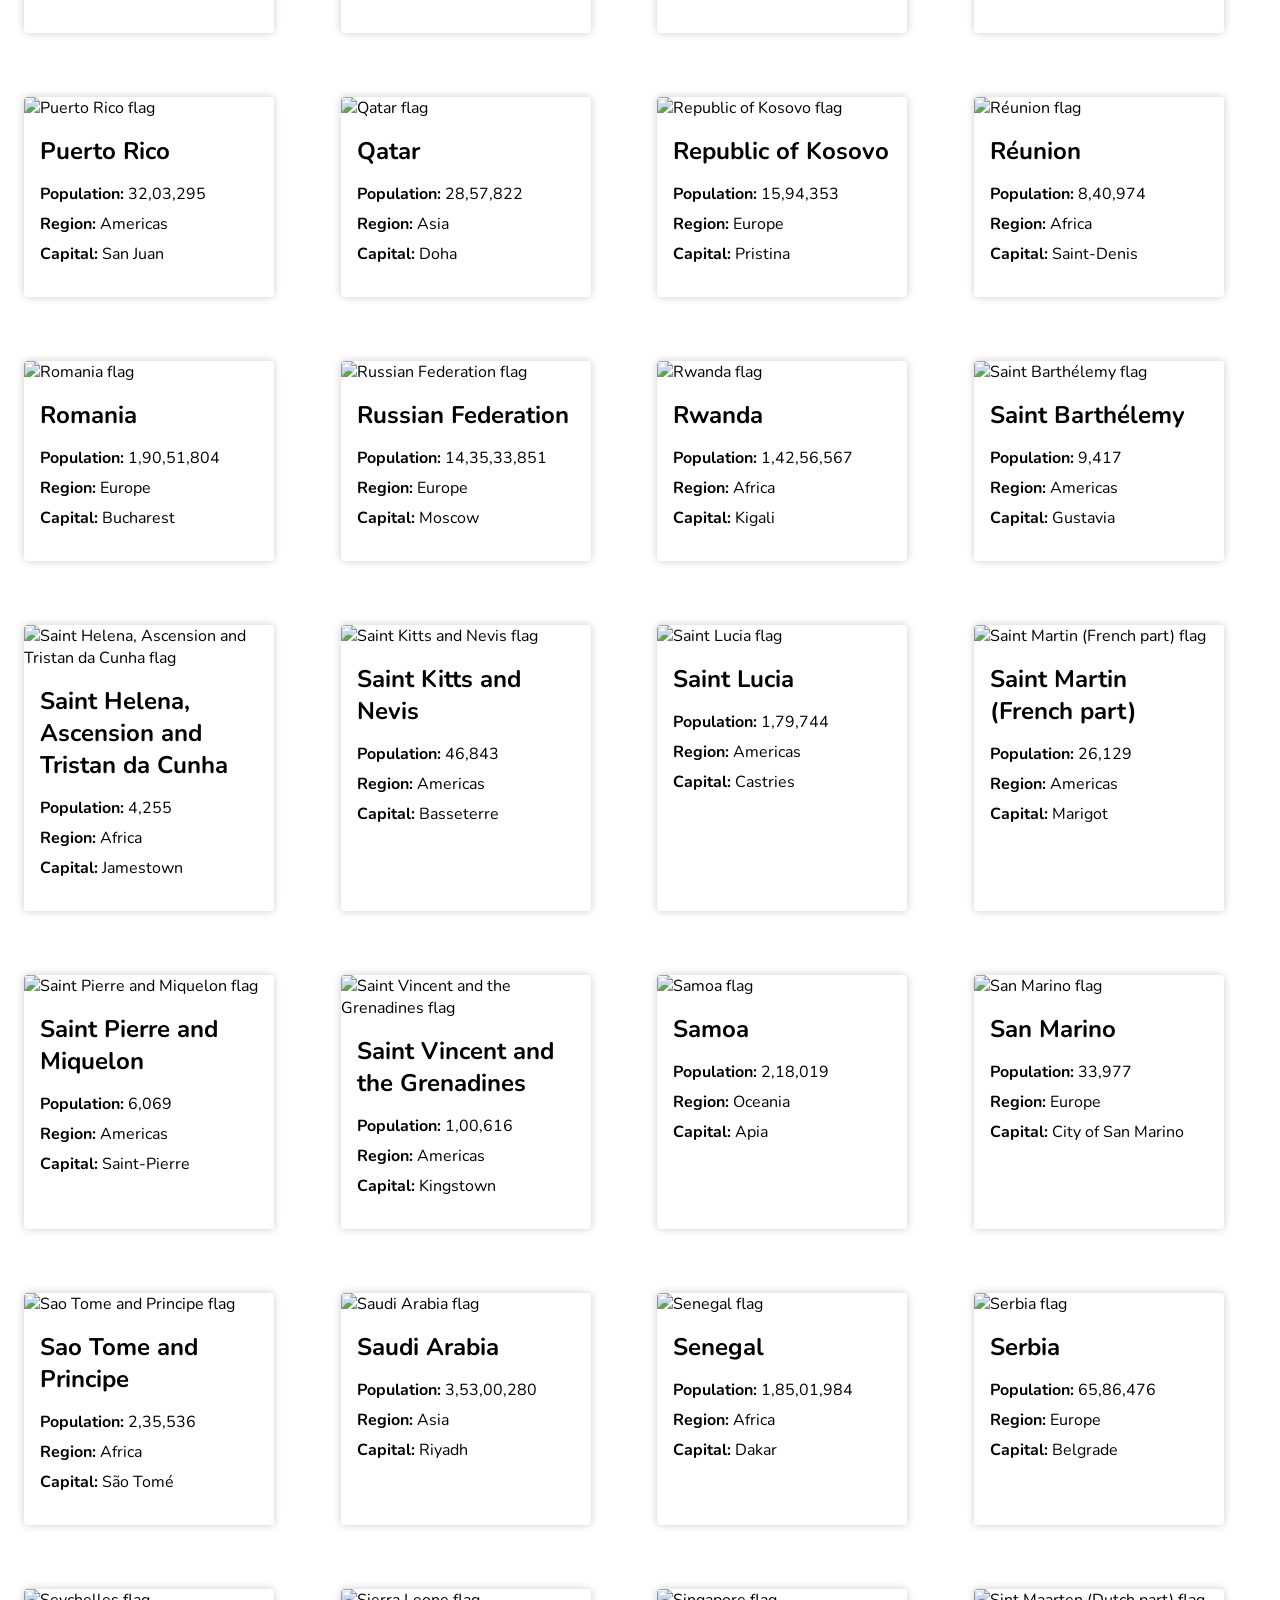
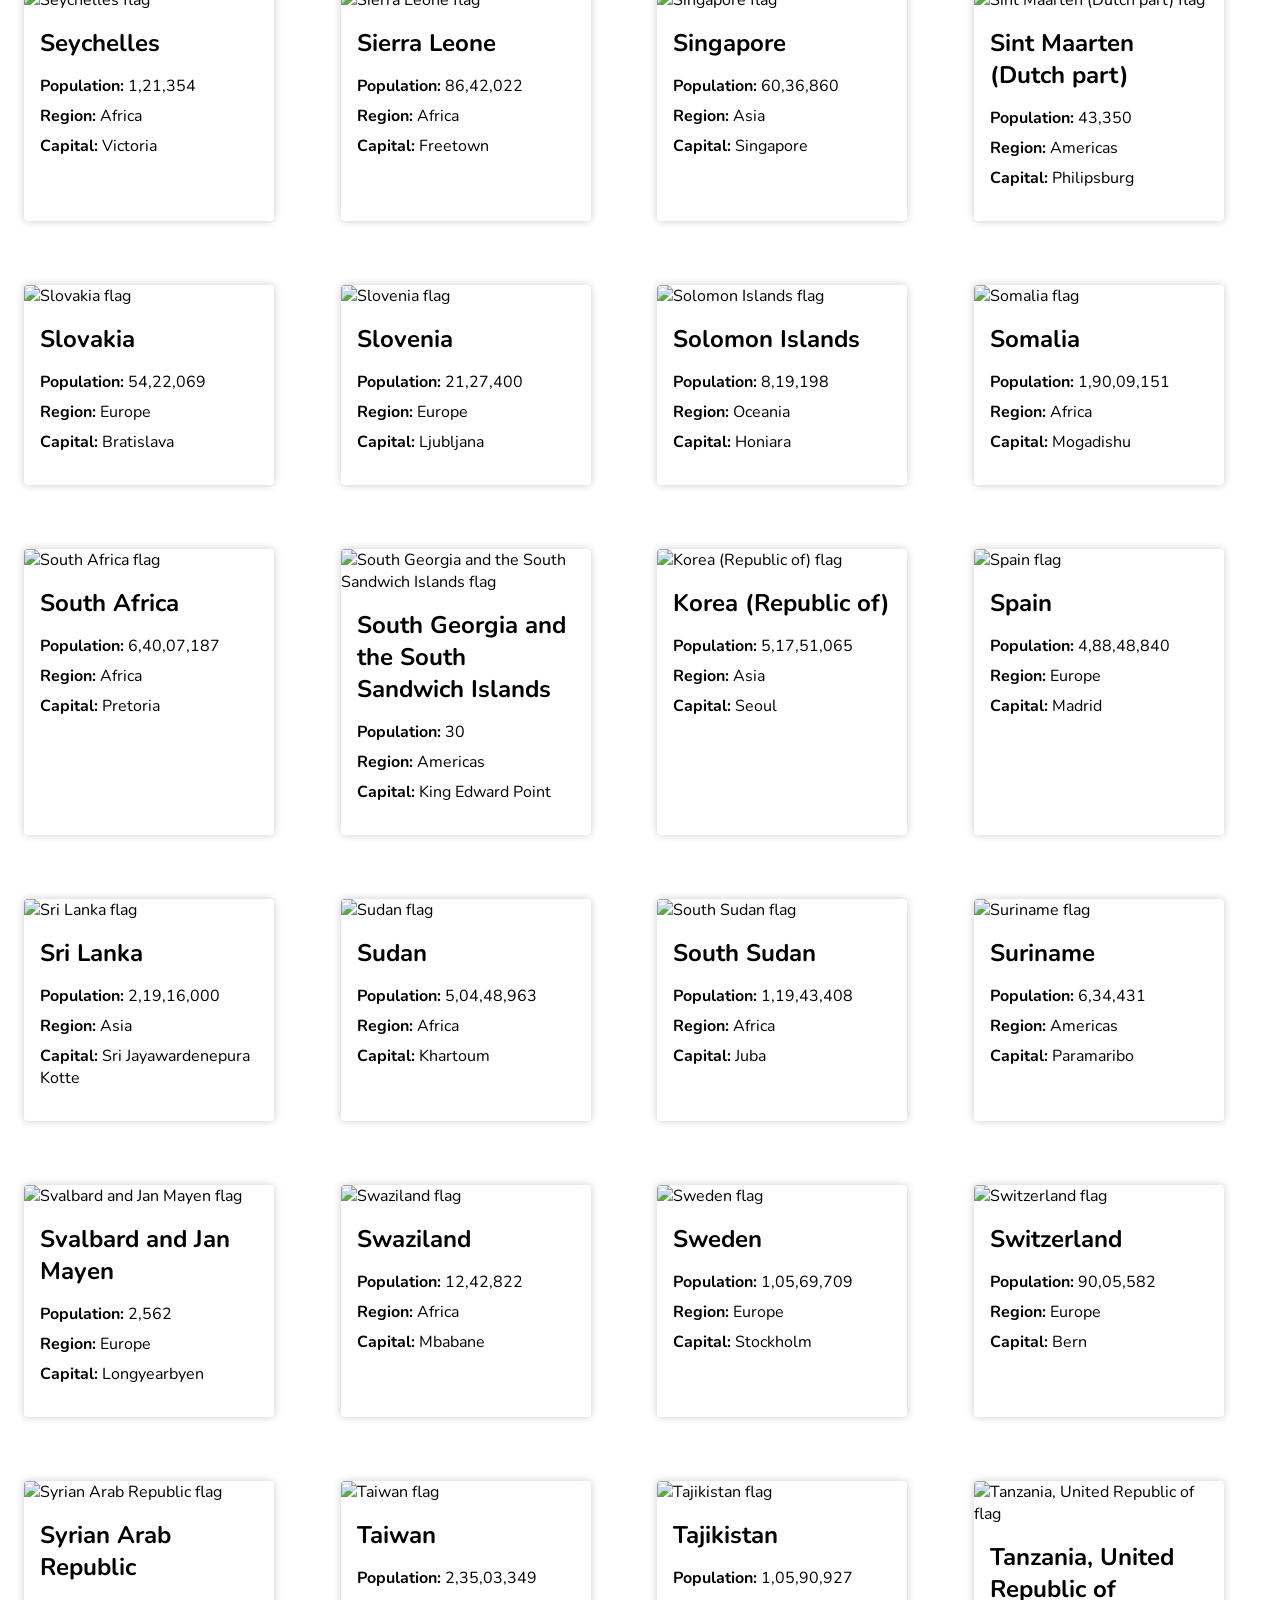
==== commit 4a4a979a: "part 3" ====
--- a/API_Project/index.html
+++ b/API_Project/index.html
@@ -17,6 +17,20 @@
         </div>
     </header>
 
+    <div class="search-filter-container">
+        <div class="search-container">
+            <i class="fa-solid fa-magnifying-glass"></i>
+            <input type="text" placeholder="Search for a Country...">
+        </div>
+        <select>
+            <option value="Africa">Africa</option>
+            <option value="America">America</option>
+            <option value="Asia">Asia</option>
+            <option value="Europe">Europe</option>
+            <option value="Oceania">Oceania</option>
+        </select>
+    </div>
+
     <main>
         <div class="countries-container">
         </div>
--- a/API_Project/style.css
+++ b/API_Project/style.css
@@ -35,7 +35,6 @@
 
 .countries-container{
     max-width: 1200px;
-    margin-inline: auto;
     margin-top: 16px;
     display: flex;
     gap: 64px;
@@ -73,4 +72,46 @@
 .card-title{
     font-size: 24px;
     margin-block: 16px;
+}
+
+
+.search-filter-container{
+    margin-top: 16px;
+    margin-bottom: 48px;
+    margin-left: 10px;
+    display: flex;
+    justify-content: space-between;
+}
+
+.search-container{
+    box-shadow: 0 0 8px 0px rgba(0,0,0,0.15);
+    max-width: 400px;
+    border-radius: 4px;
+    padding-left: 24px;
+    color: #999;
+}
+
+
+.search-container input{
+    border: none;
+    outline: none;
+    padding: 16px;
+}
+
+.search-container input::placeholder{
+    color: #999;
+}
+
+@media(max-width: 768px){
+    .countries-container{
+        justify-content: center;
+    }
+
+    .title{
+        font-size: 16px;
+    }
+
+    .header-content p{
+        font-size: 12px;
+    }
 }
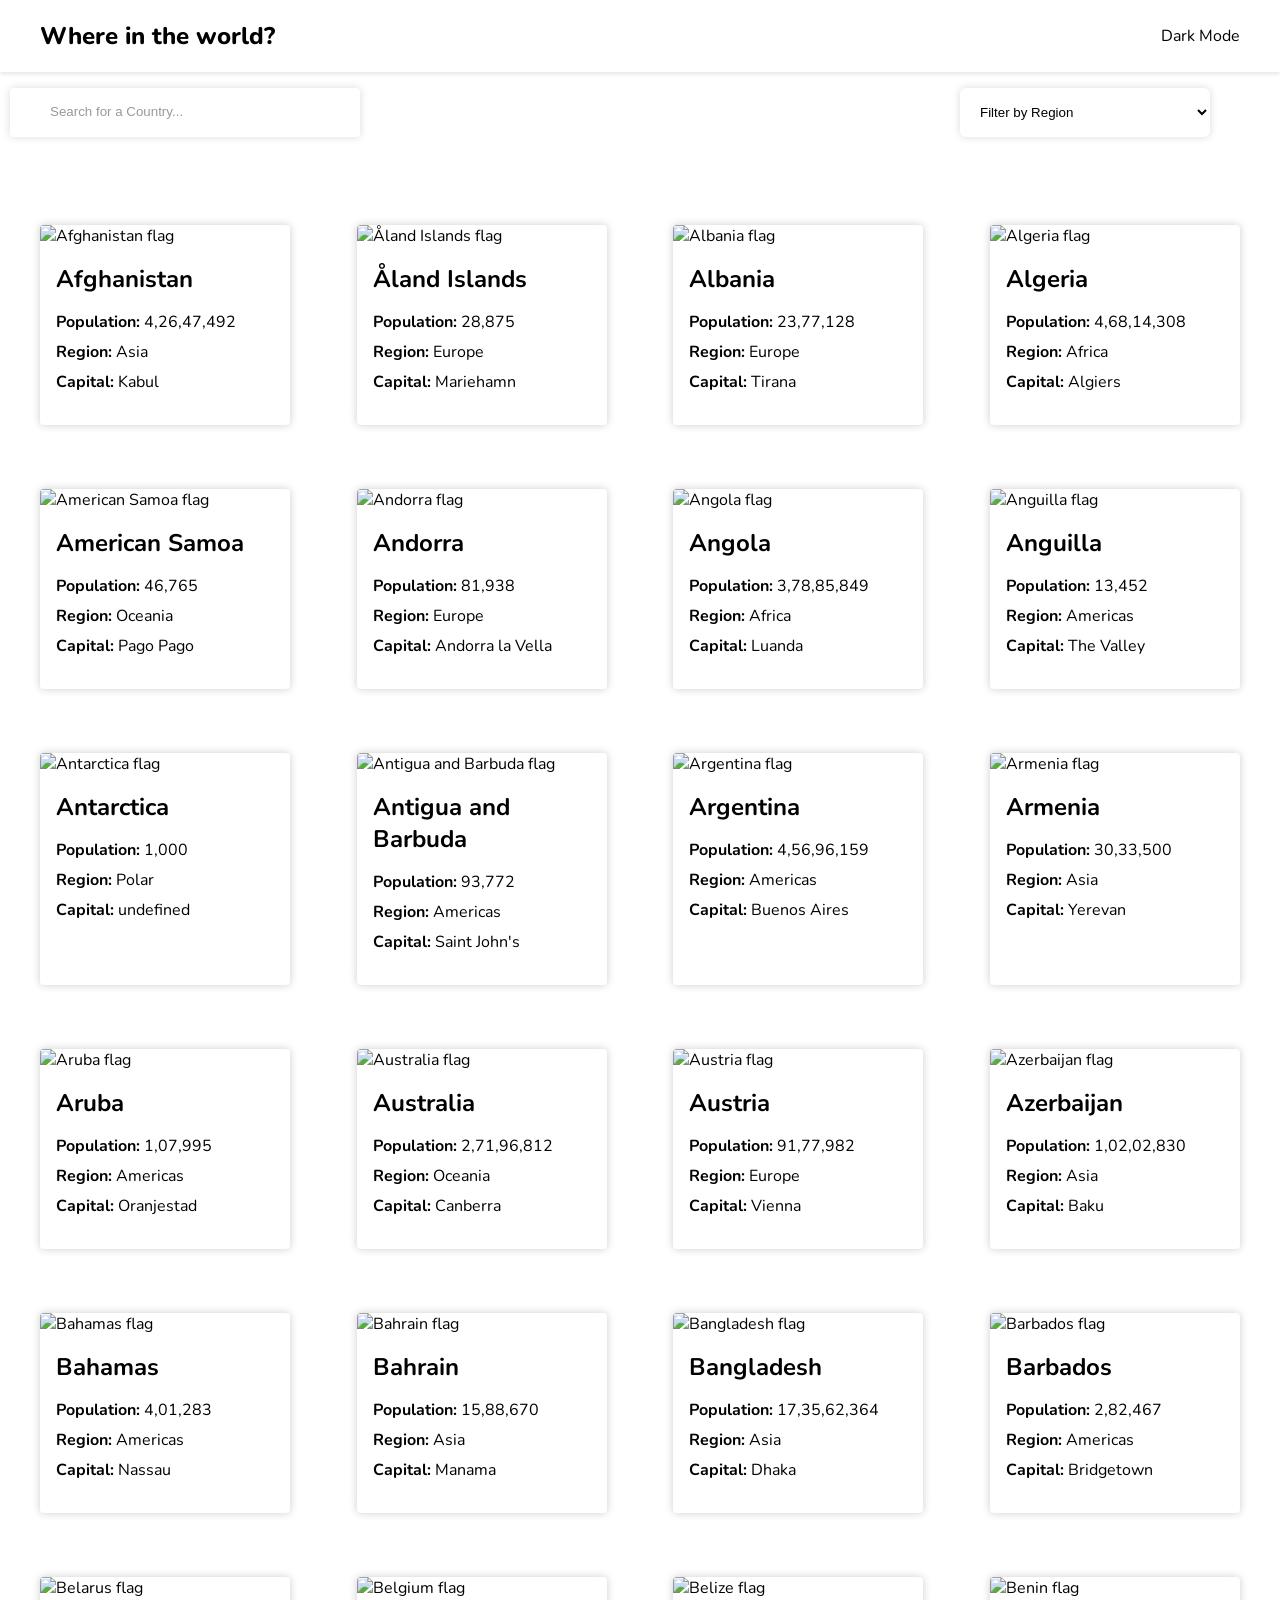
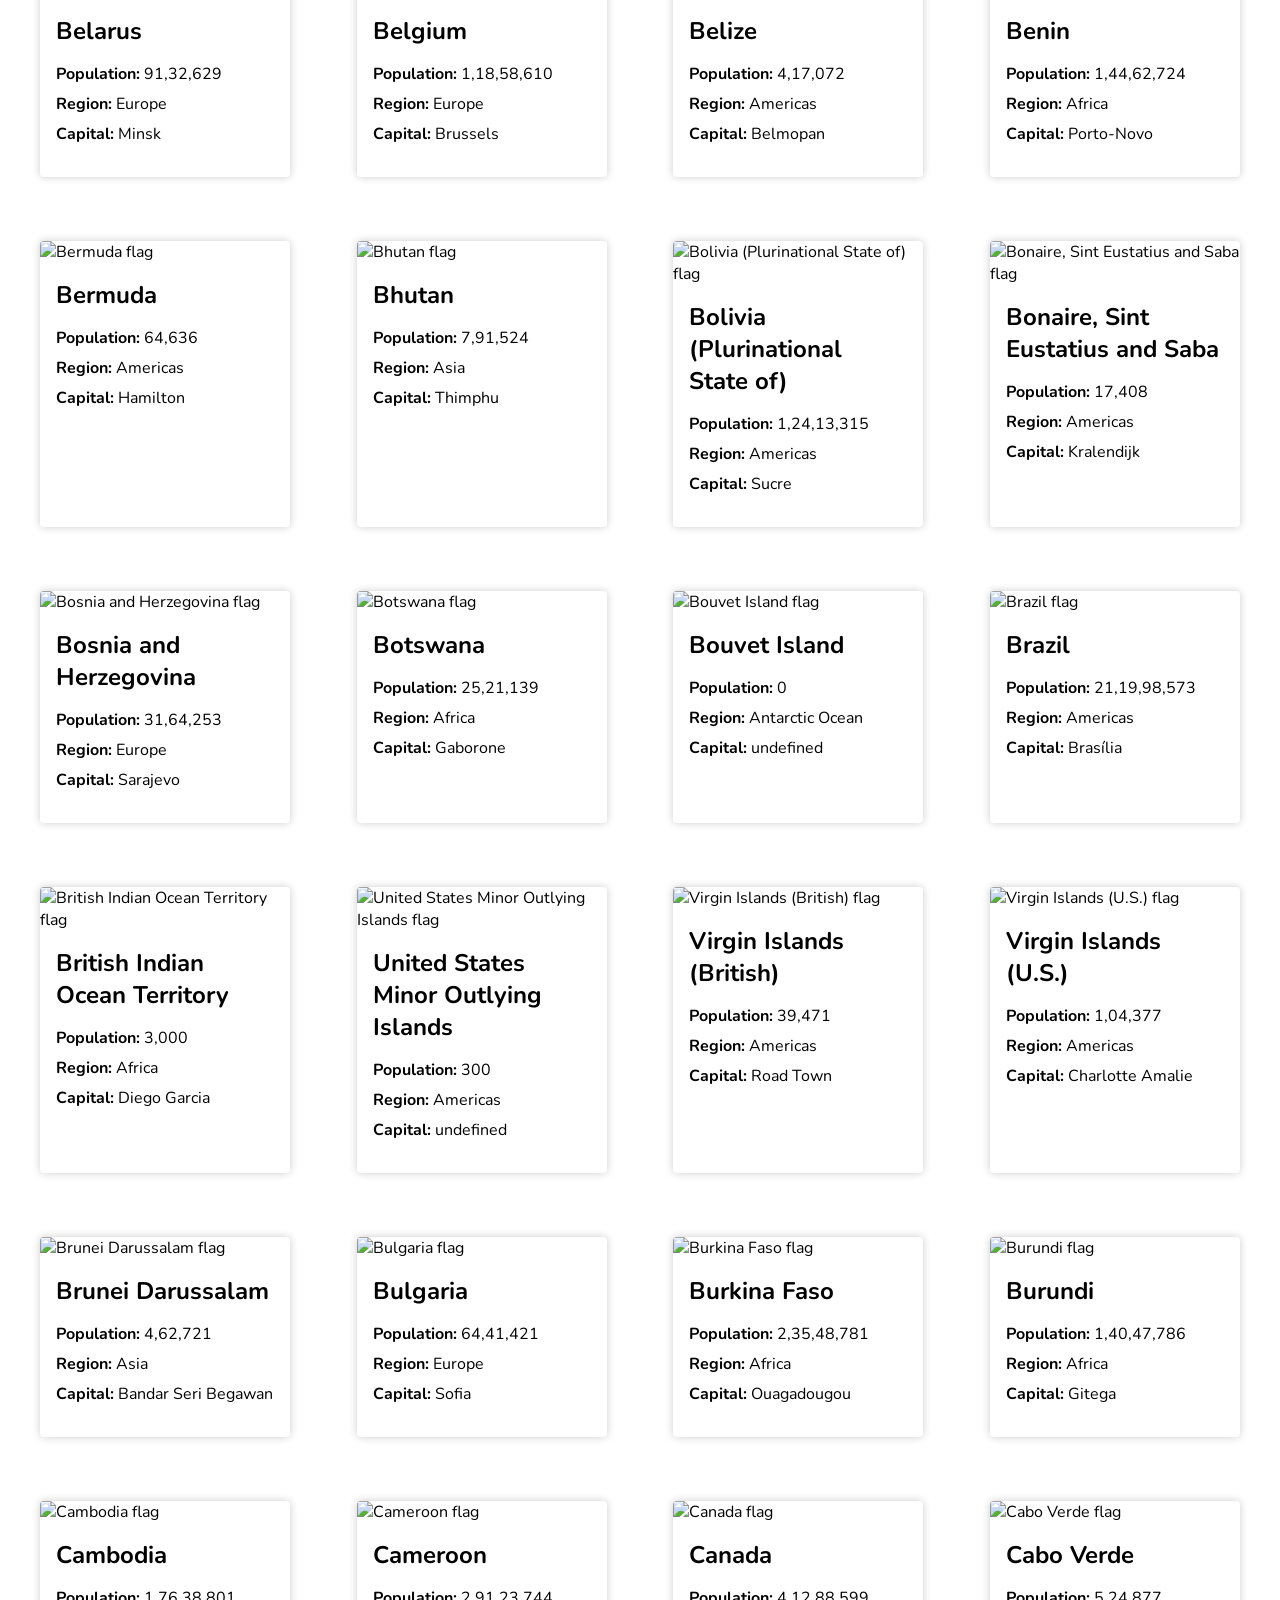
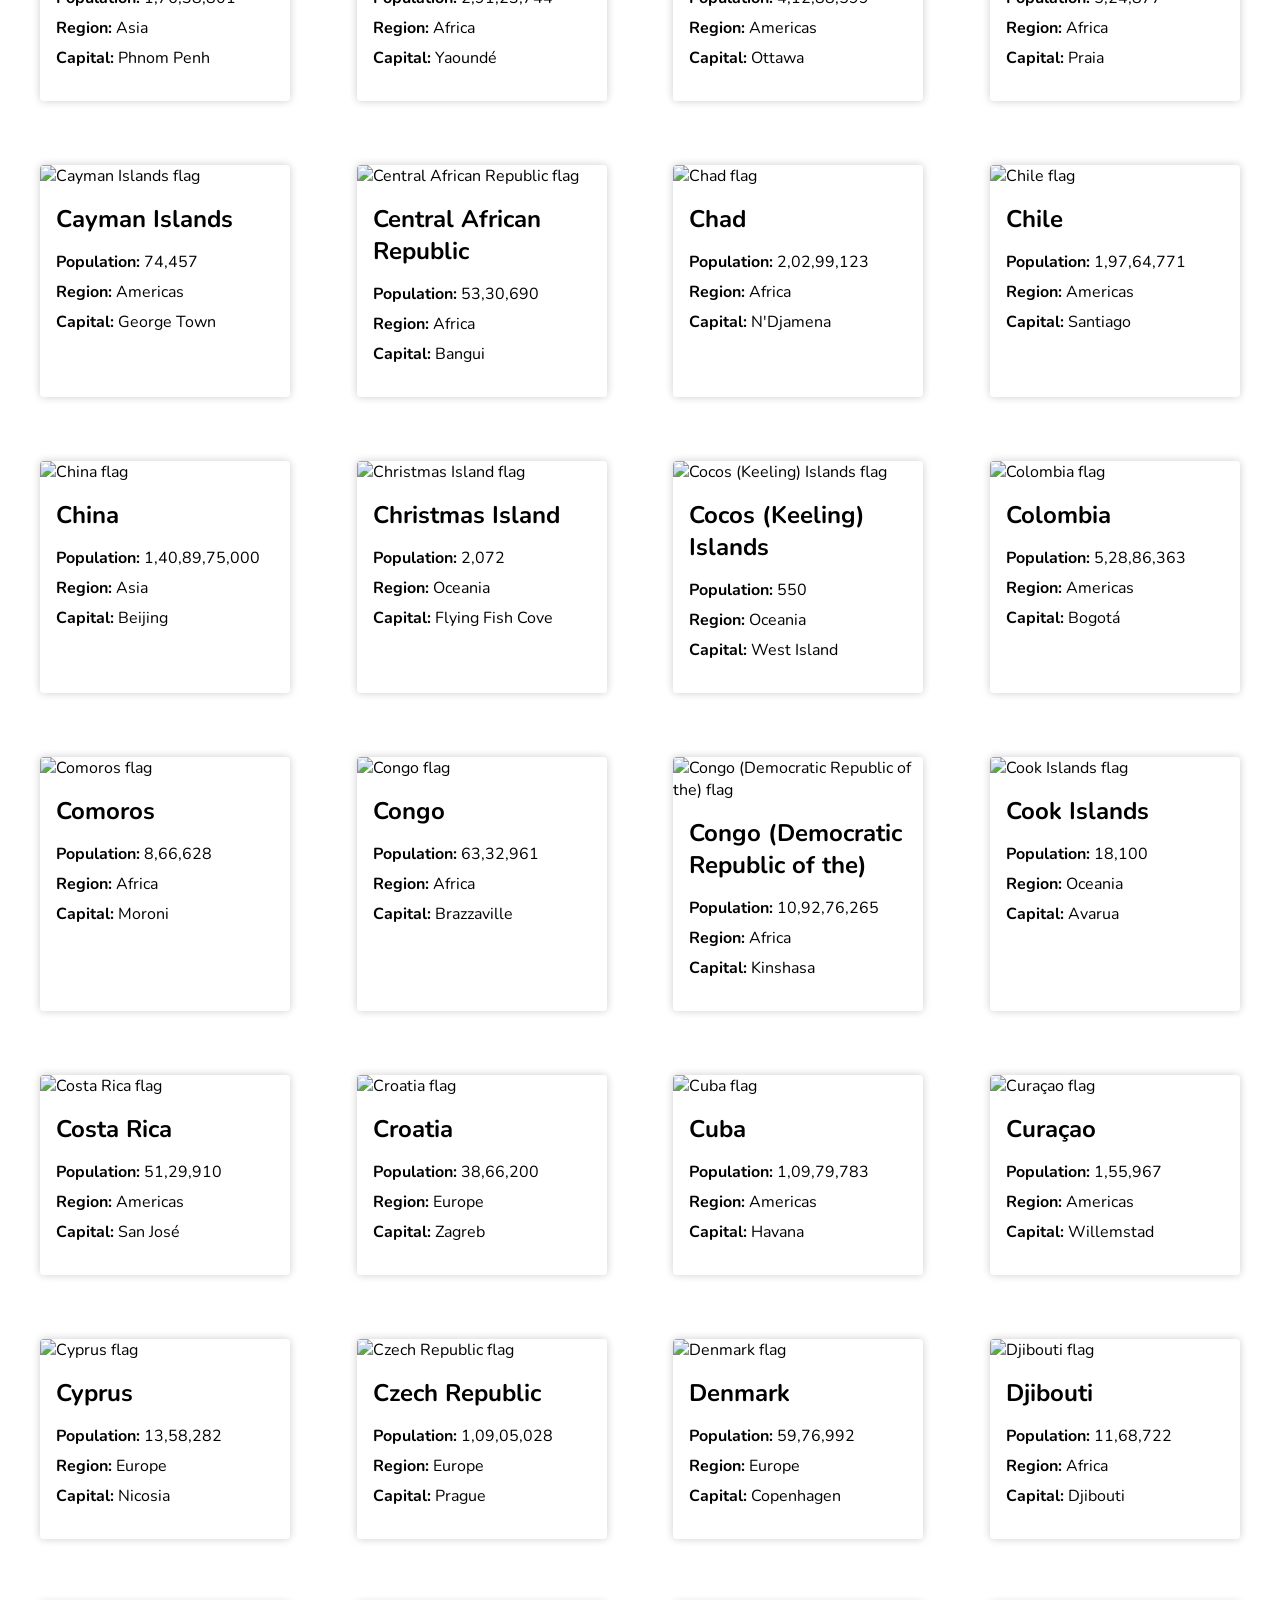
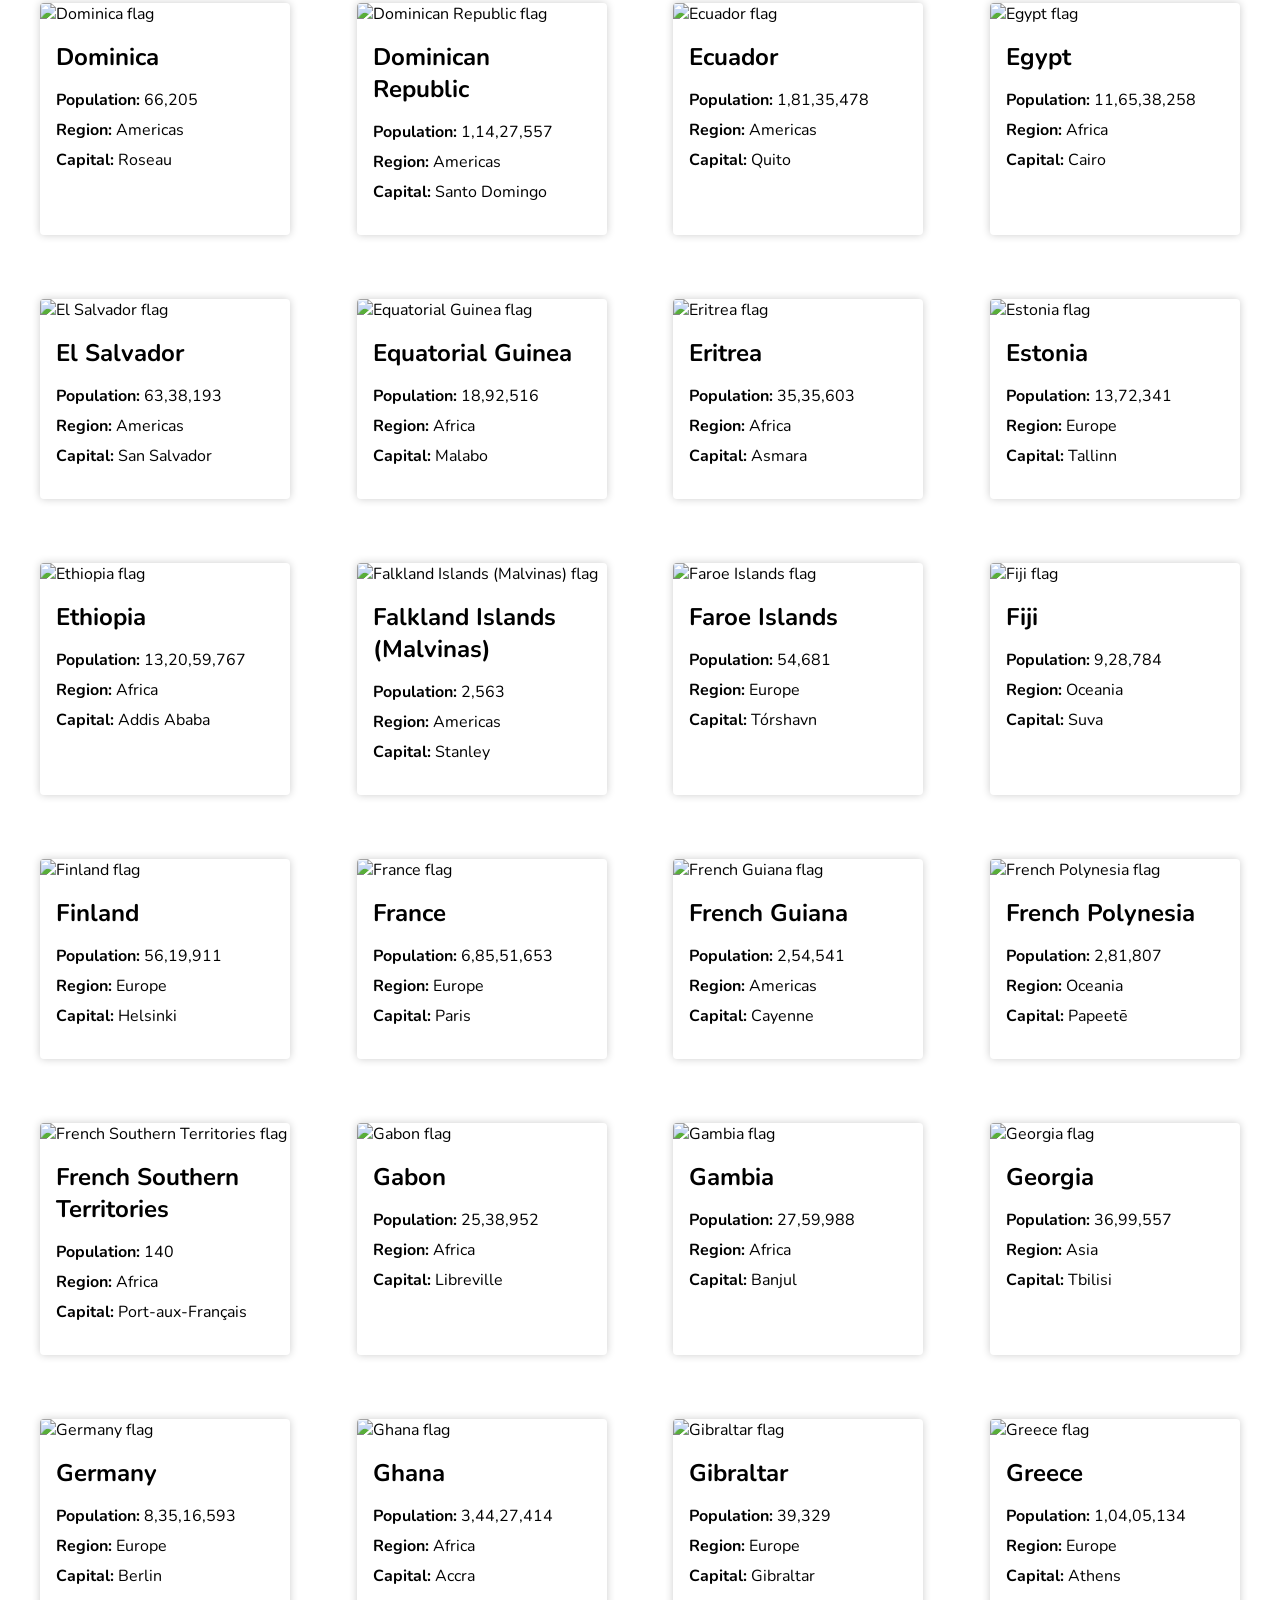
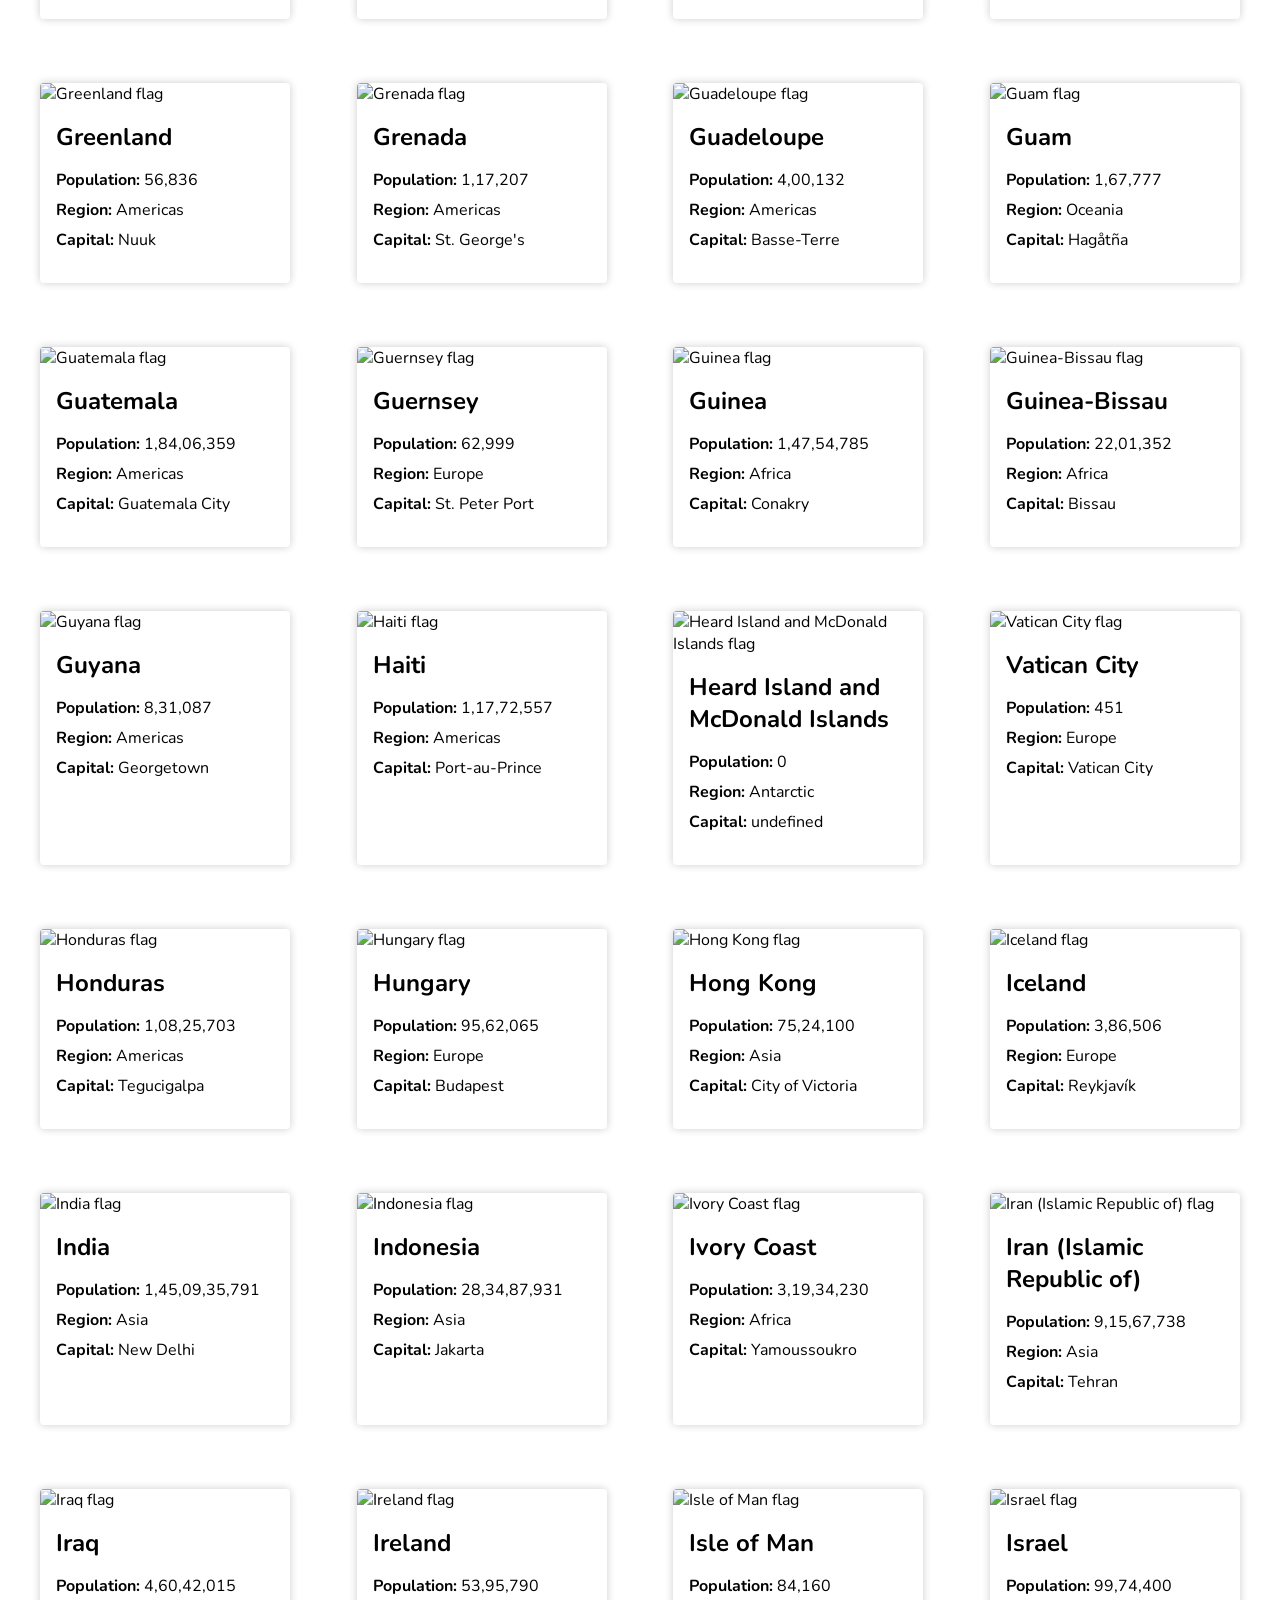
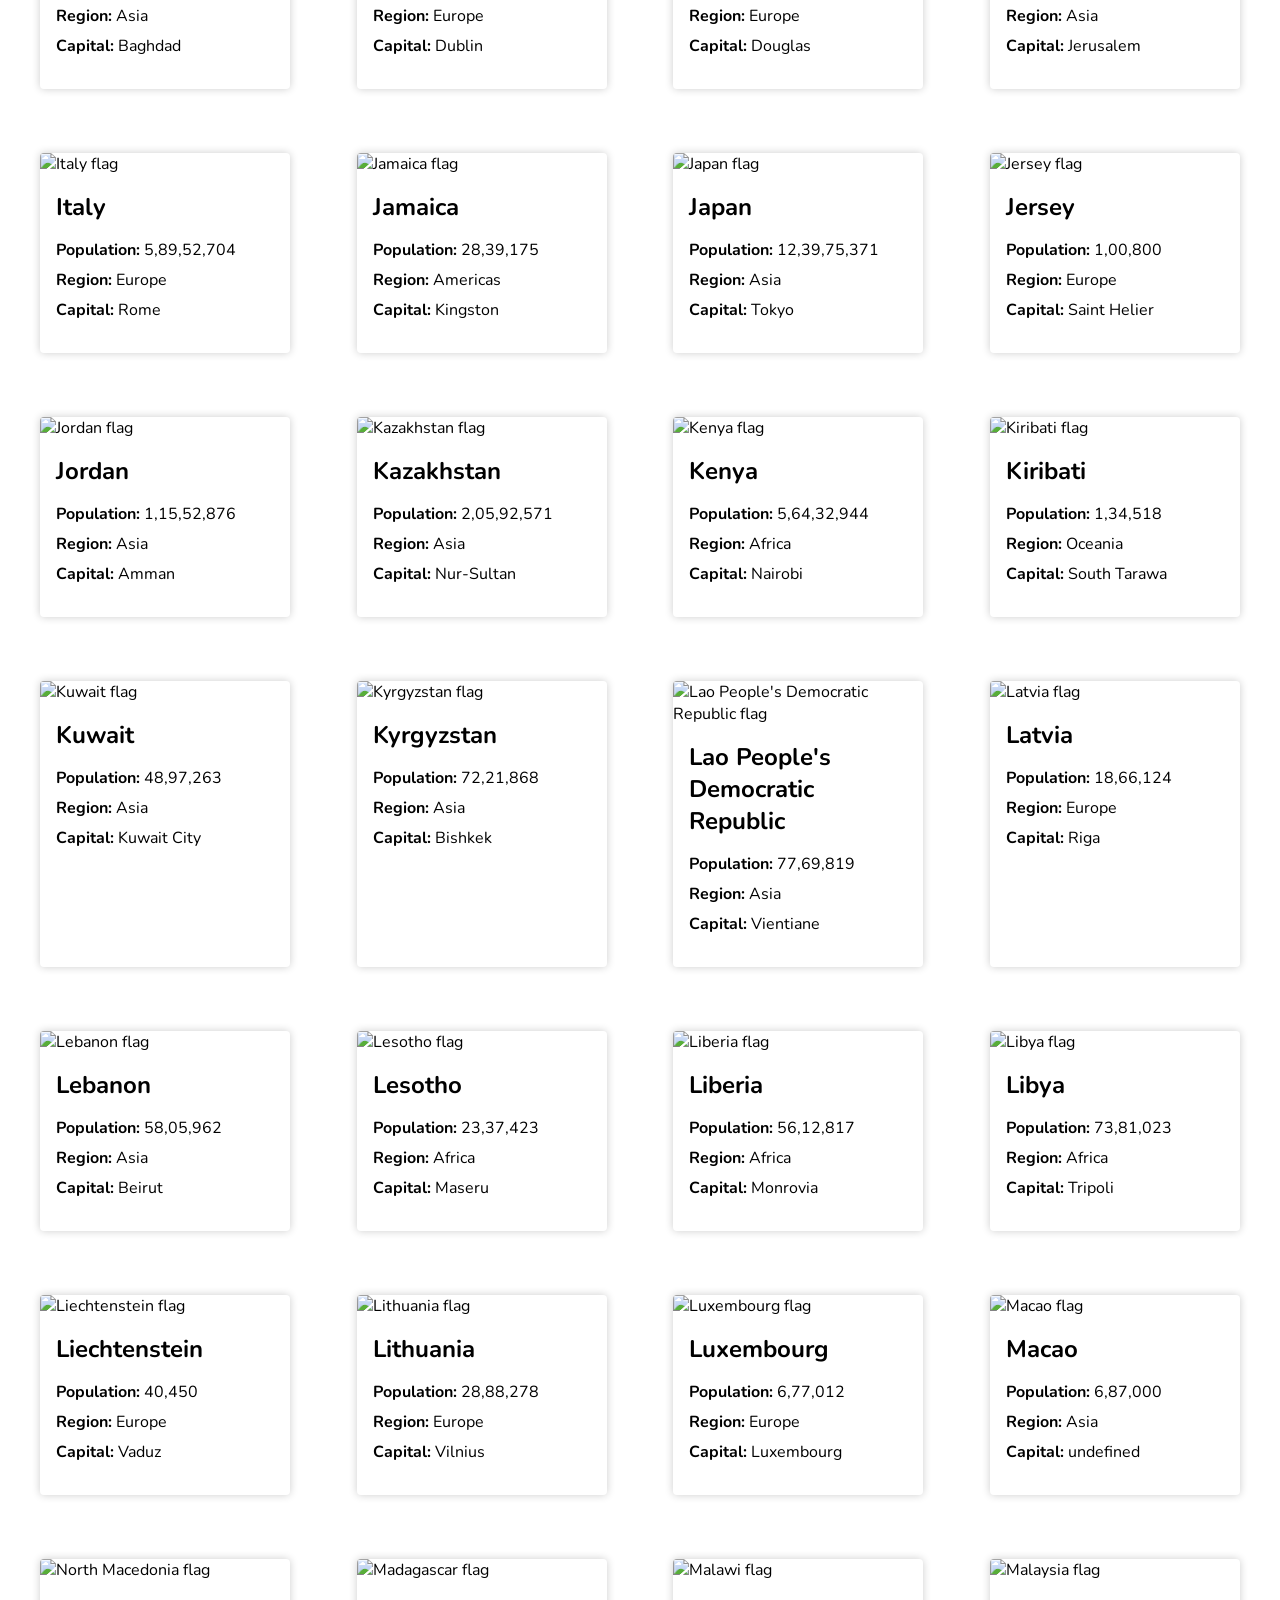
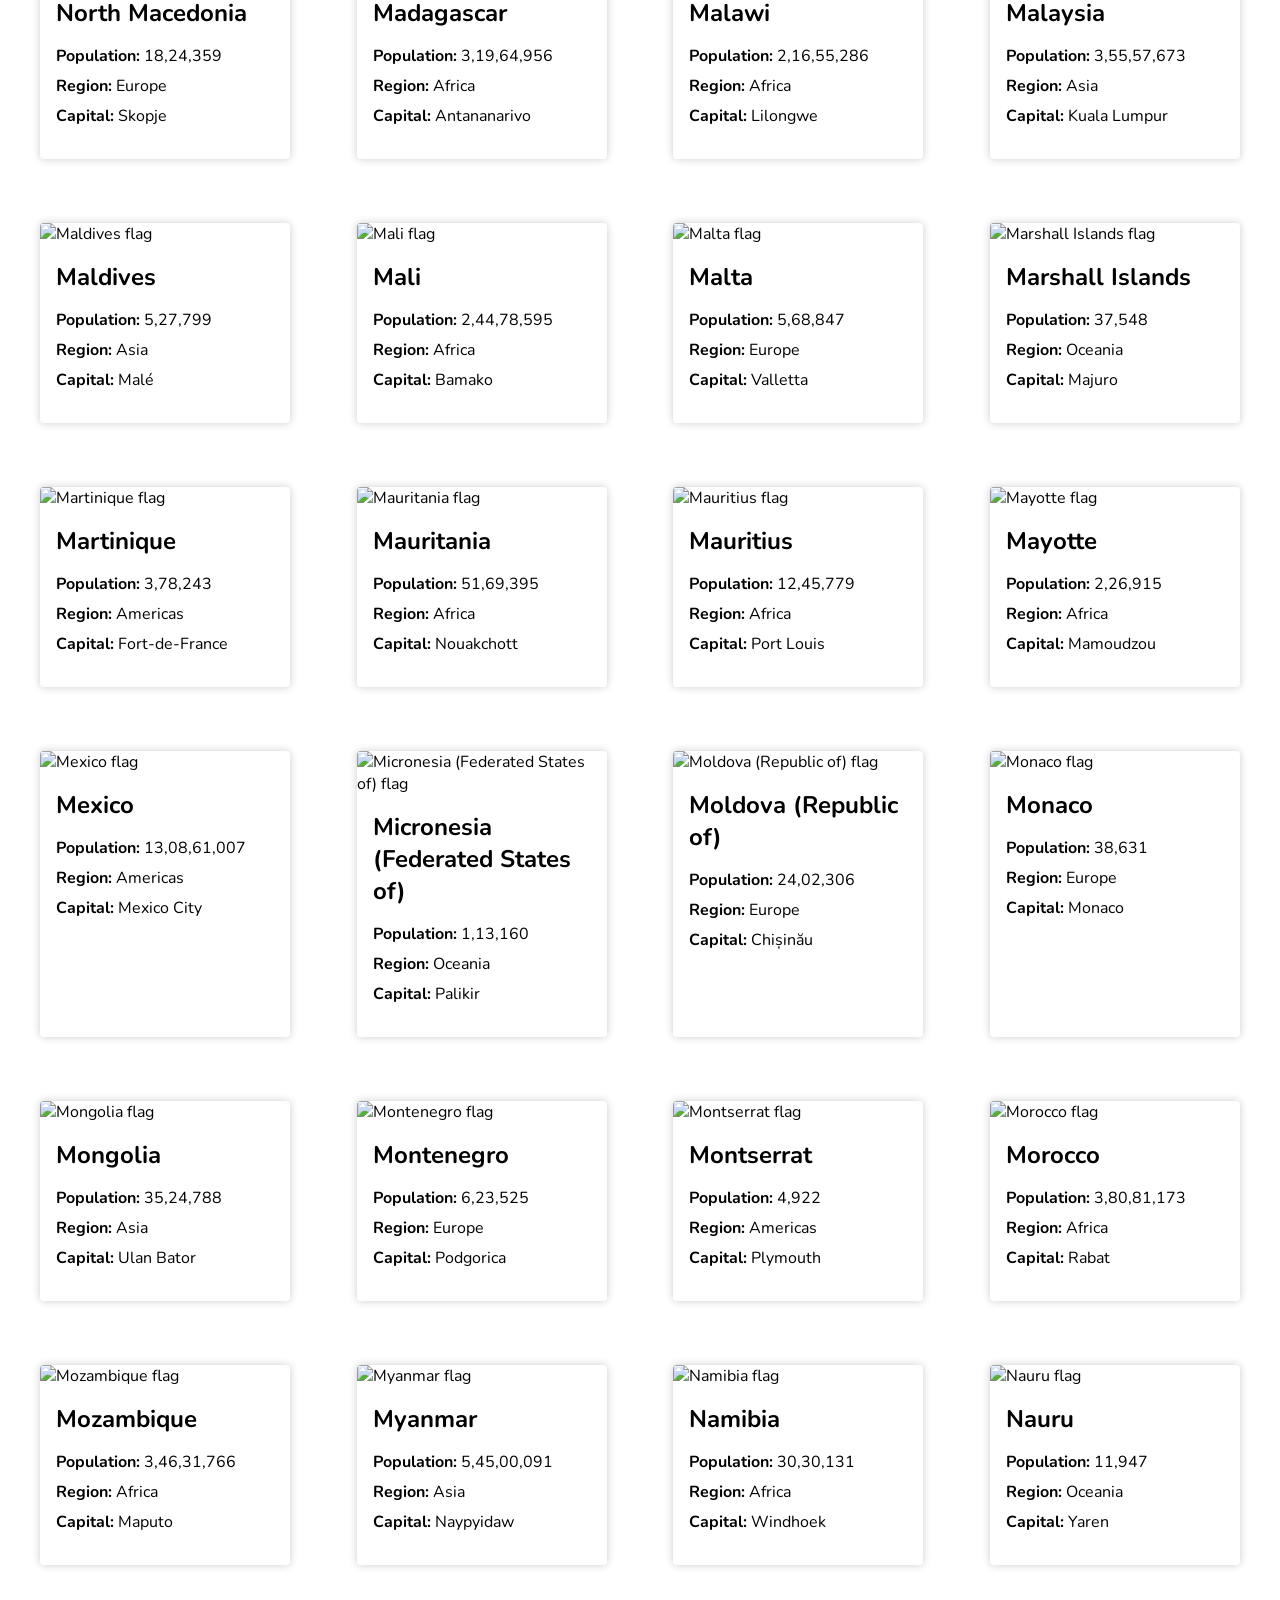
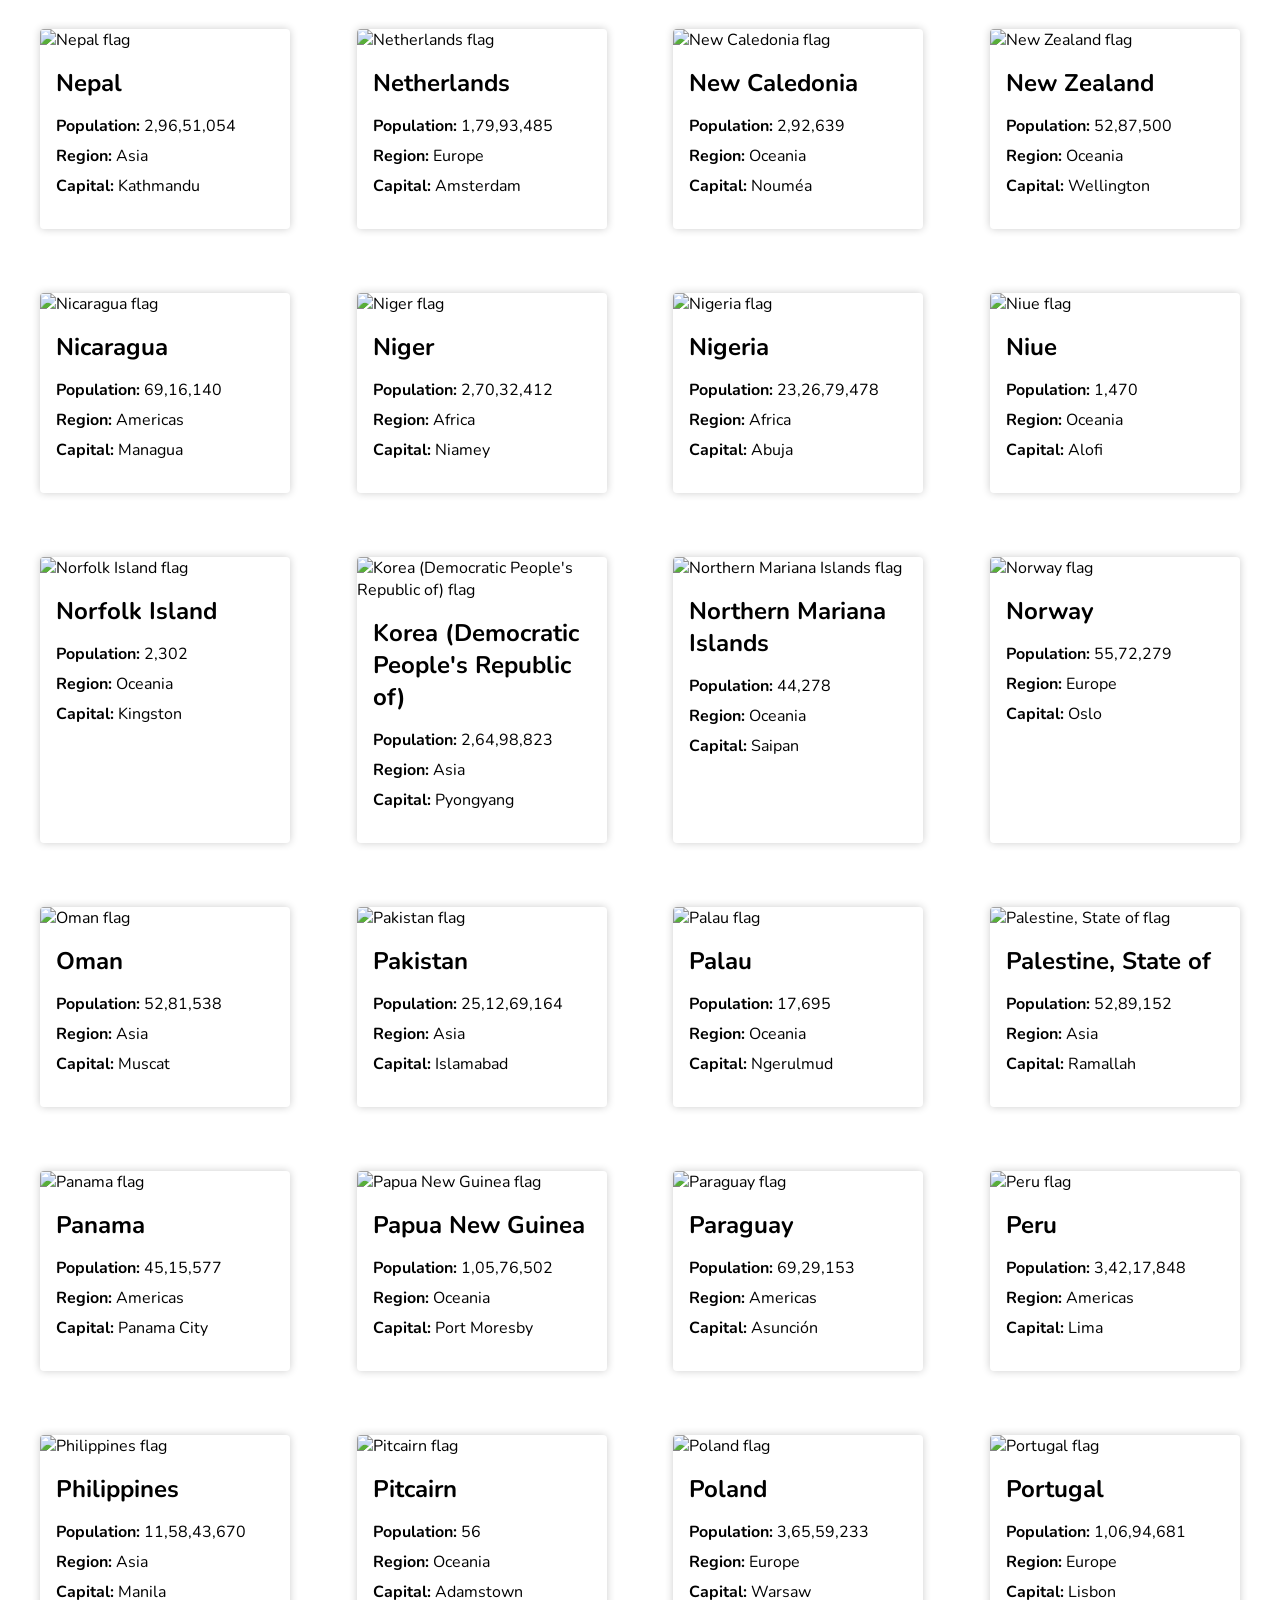
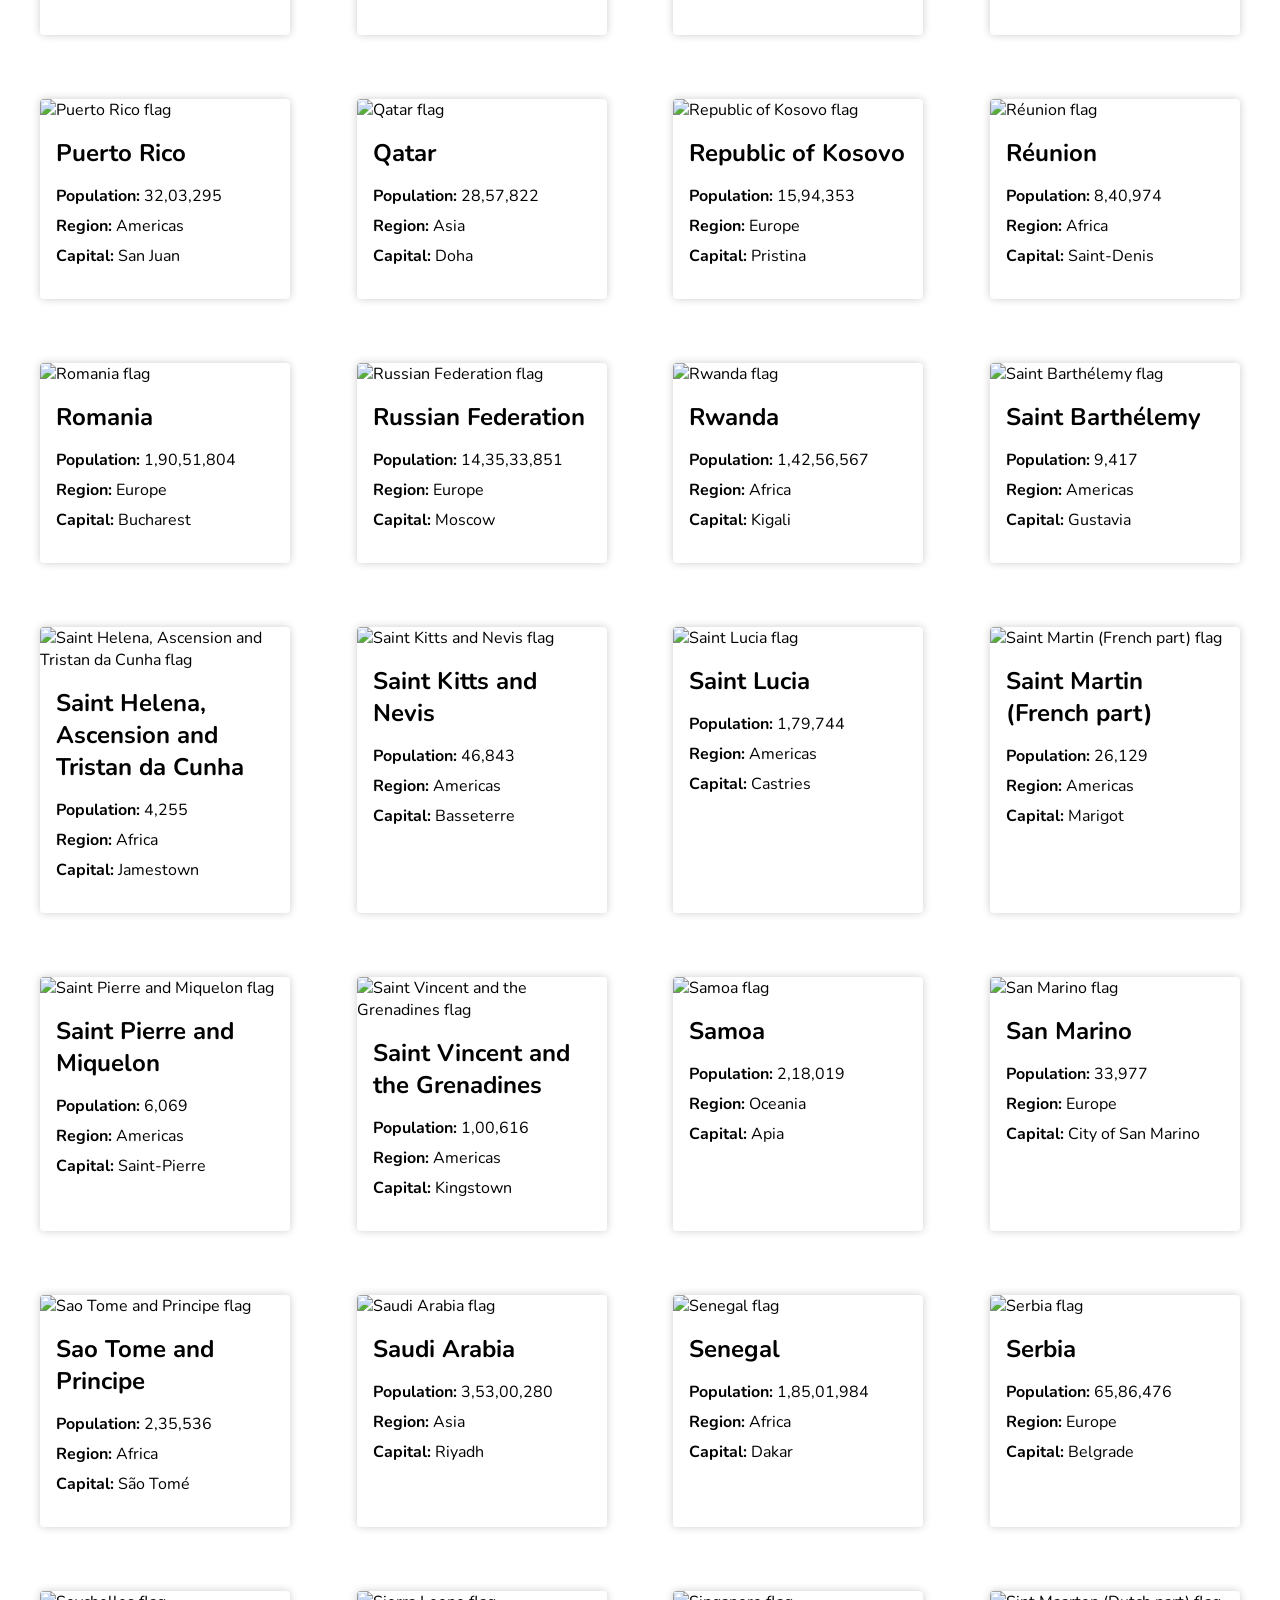
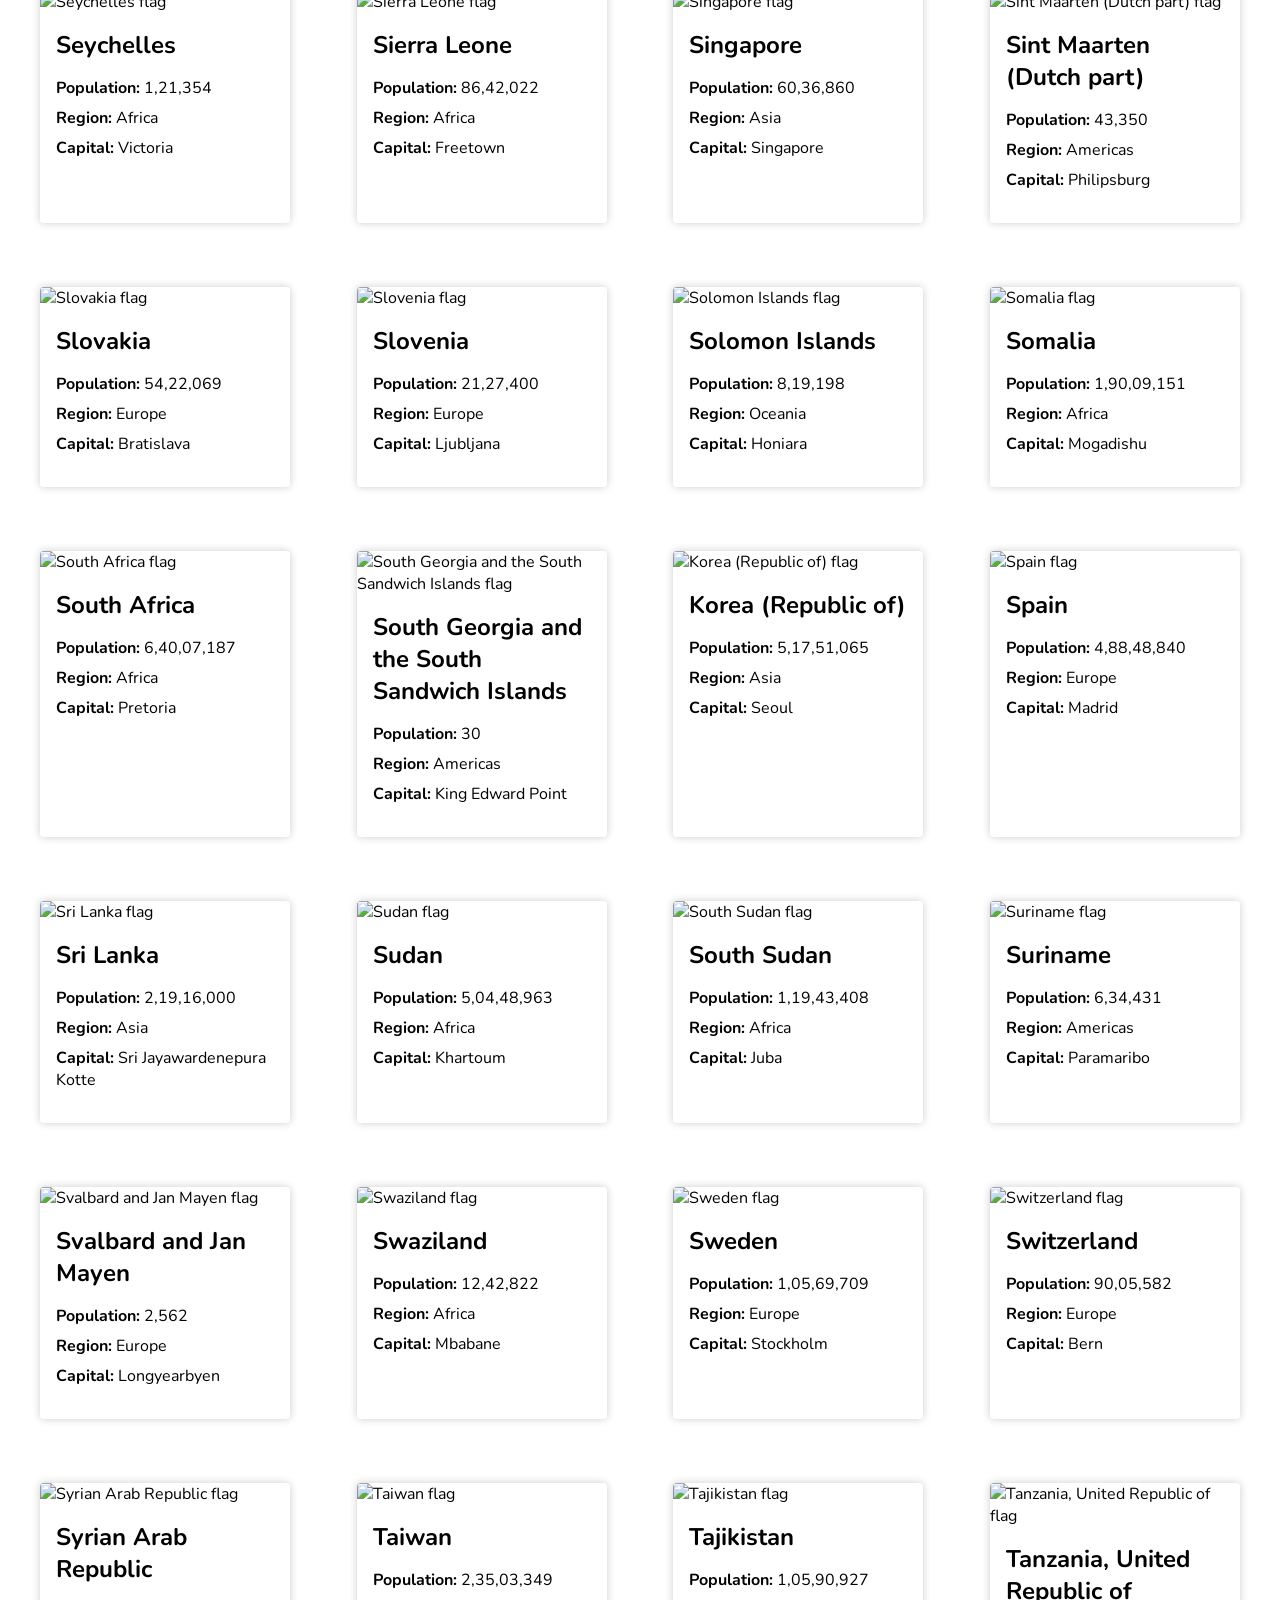
==== commit 57f99dfd: "part 4" ====
--- a/API_Project/index.html
+++ b/API_Project/index.html
@@ -13,7 +13,7 @@
     <header class="header-container">
         <div class="header-content">
             <h2 class="title">Where in the world?</h2>
-            <p><i class="fa-regular fa-moon"></i>&nbsp;&nbsp;Dark Mode</p>
+            <p class="theme-changer"><i class="fa-regular fa-moon"></i>&nbsp;&nbsp;<span class="theme-text">Dark Mode</span></p>
         </div>
     </header>
 
@@ -22,9 +22,11 @@
             <i class="fa-solid fa-magnifying-glass"></i>
             <input type="text" placeholder="Search for a Country...">
         </div>
-        <select>
+        <select class="filter-by-region">
+            <option hidden>Filter by Region</option>
+            <option value="All">All</option>
             <option value="Africa">Africa</option>
-            <option value="America">America</option>
+            <option value="Americas">Americas</option>
             <option value="Asia">Asia</option>
             <option value="Europe">Europe</option>
             <option value="Oceania">Oceania</option>
--- a/API_Project/style.css
+++ b/API_Project/style.css
@@ -3,8 +3,19 @@
 }
 
 body{
+    --background-color: white;
+    --text-color: black;
+    --element-color: white;
     margin: 0;
     font-family: Nunito, sans-serif;
+    background-color: var(--background-color);
+    color: var(--text-color);
+}
+
+body.dark{
+    --background-color: hsl(207, 26%, 17%);
+    --text-color: white;
+    --element-color: hsl(209, 23%, 22%);
 }
 
 main{
@@ -16,9 +27,14 @@
     color: inherit;
 }
 
+.theme-changer{
+    cursor: pointer;
+}
+
 .header-container{
     box-shadow: 0 2px 4px 0px rgba(0,0,0,0.1);
     padding-inline: 24px;
+    background-color: var(--element-color);
 }
 
 .header-content{
@@ -39,6 +55,7 @@
     display: flex;
     gap: 64px;
     flex-wrap: wrap;
+    margin-inline: auto;
     justify-content: space-between;
 }
 
@@ -50,6 +67,7 @@
     overflow: hidden;
     padding-bottom: 24px;
     transition: all 0.2s ease-in-out;
+    background-color: var(--element-color);
 }
 
 .country-card:hover{
@@ -76,19 +94,26 @@
 
 
 .search-filter-container{
+    max-width: 1200px;
+    margin-inline: auto;
     margin-top: 16px;
     margin-bottom: 48px;
     margin-left: 10px;
     display: flex;
     justify-content: space-between;
+    gap: 32px;
 }
 
 .search-container{
     box-shadow: 0 0 8px 0px rgba(0,0,0,0.15);
-    max-width: 400px;
+    max-width: 350px;
+    width: 100%;
     border-radius: 4px;
     padding-left: 24px;
     color: #999;
+    overflow: hidden;
+    background-color: var(--element-color);
+    color: var(--text-color);
 }
 
 
@@ -96,11 +121,27 @@
     border: none;
     outline: none;
     padding: 16px;
+    width: 90%;
+    background-color: var(--element-color);
+    color: var(--text-color);
 }
 
 .search-container input::placeholder{
     color: #999;
 }
+
+
+.filter-by-region{
+    width: 250px;
+    padding: 16px;
+    border: none;
+    outline: none;
+    box-shadow: 0 0 8px 0px rgba(0,0,0,0.15);
+    border-radius: 6px;
+    background-color: var(--element-color);
+    color: var(--text-color);
+}
+
 
 @media(max-width: 768px){
     .countries-container{
@@ -114,4 +155,9 @@
     .header-content p{
         font-size: 12px;
     }
+
+    .search-filter-container{
+        flex-direction: column;
+    }
+
 }
